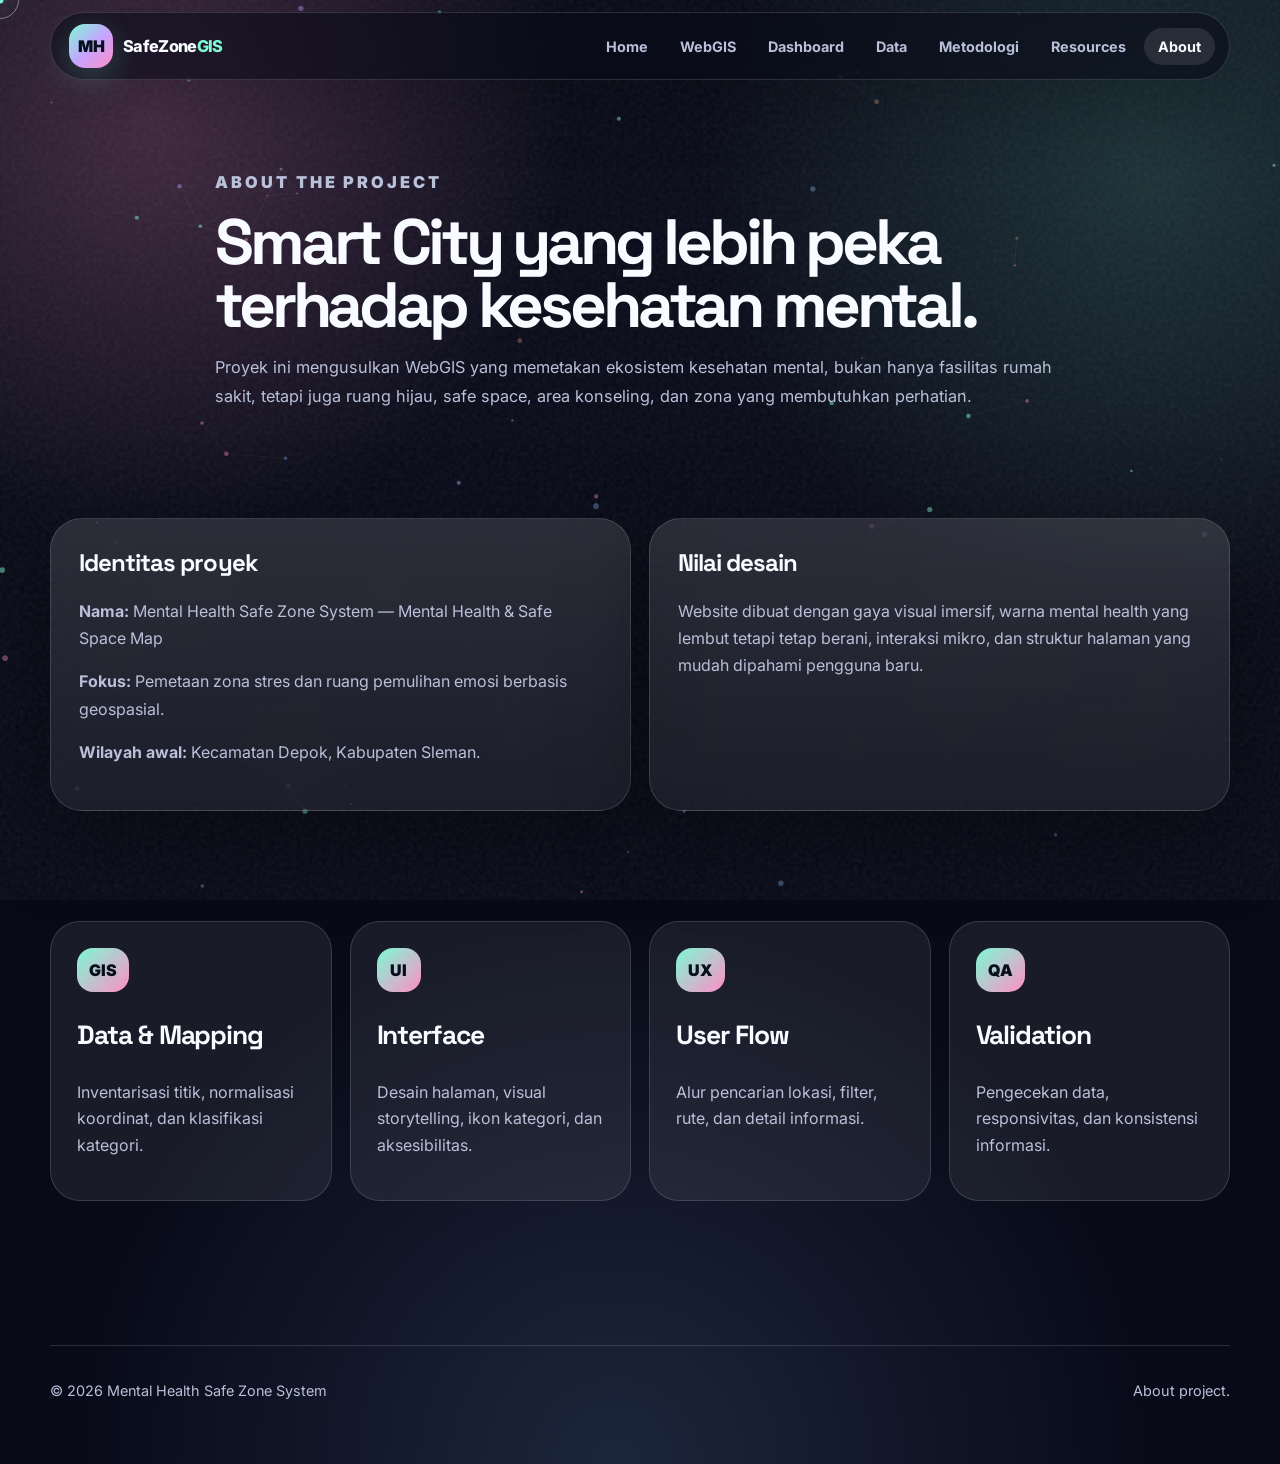
==== about.html @ d35fc418 "Add files via upload" ====
<!doctype html>
<html lang="id">
<head>
  <meta charset="utf-8" />
  <meta name="viewport" content="width=device-width, initial-scale=1" />
  <meta name="description" content="Tentang proyek Mental Health Safe Zone System." />
  <title>About · Mental Health Safe Zone</title>
  <link rel="preconnect" href="https://fonts.googleapis.com">
  <link rel="preconnect" href="https://fonts.gstatic.com" crossorigin>
  <link href="https://fonts.googleapis.com/css2?family=Inter:wght@400;500;600;700;800;900&family=Space+Grotesk:wght@500;600;700&display=swap" rel="stylesheet">
  <link rel="stylesheet" href="assets/css/style.css" />
</head>
<body data-page="about">
  <canvas id="ambient-canvas" aria-hidden="true"></canvas>
  <div class="noise" aria-hidden="true"></div>
  <div class="cursor-dot" aria-hidden="true"></div>
  <div class="cursor-ring" aria-hidden="true"></div>

  <header class="site-header compact" data-header>
    <a class="brand" href="index.html"><span class="brand-mark">MH</span><span class="brand-text">SafeZone<span>GIS</span></span></a>
    <button class="nav-toggle" data-nav-toggle aria-label="Buka menu navigasi"><span></span><span></span></button>
    <nav class="site-nav" data-nav>
      <a href="index.html">Home</a>
      <a href="map.html">WebGIS</a>
      <a href="dashboard.html">Dashboard</a>
      <a href="data.html">Data</a>
      <a href="methodology.html">Metodologi</a>
      <a href="resources.html">Resources</a>
      <a href="about.html" class="active">About</a>
    </nav>
  </header>

  <main>
    <section class="page-hero">
      <div class="container narrow reveal">
        <p class="eyebrow">About the project</p>
        <h1>Smart City yang lebih peka terhadap kesehatan mental.</h1>
        <p>Proyek ini mengusulkan WebGIS yang memetakan ekosistem kesehatan mental, bukan hanya fasilitas rumah sakit, tetapi juga ruang hijau, safe space, area konseling, dan zona yang membutuhkan perhatian.</p>
      </div>
    </section>

    <section class="section-padding no-top">
      <div class="container about-layout">
        <div class="glass-card reveal">
          <h2>Identitas proyek</h2>
          <p><strong>Nama:</strong> Mental Health Safe Zone System — Mental Health & Safe Space Map</p>
          <p><strong>Fokus:</strong> Pemetaan zona stres dan ruang pemulihan emosi berbasis geospasial.</p>
          <p><strong>Wilayah awal:</strong> Kecamatan Depok, Kabupaten Sleman.</p>
        </div>
        <div class="glass-card reveal">
          <h2>Nilai desain</h2>
          <p>Website dibuat dengan gaya visual imersif, warna mental health yang lembut tetapi tetap berani, interaksi mikro, dan struktur halaman yang mudah dipahami pengguna baru.</p>
        </div>
      </div>
    </section>

    <section class="section-padding no-top">
      <div class="container team-grid">
        <article class="team-card reveal"><span>GIS</span><h3>Data & Mapping</h3><p>Inventarisasi titik, normalisasi koordinat, dan klasifikasi kategori.</p></article>
        <article class="team-card reveal"><span>UI</span><h3>Interface</h3><p>Desain halaman, visual storytelling, ikon kategori, dan aksesibilitas.</p></article>
        <article class="team-card reveal"><span>UX</span><h3>User Flow</h3><p>Alur pencarian lokasi, filter, rute, dan detail informasi.</p></article>
        <article class="team-card reveal"><span>QA</span><h3>Validation</h3><p>Pengecekan data, responsivitas, dan konsistensi informasi.</p></article>
      </div>
    </section>
  </main>

  <footer class="site-footer"><div class="container footer-inner"><p>© 2026 Mental Health Safe Zone System</p><p>About project.</p></div></footer>

  <script src="assets/js/data.js"></script>
  <script src="assets/js/main.js"></script>
</body>
</html>
---- assets/css/style.css ----
:root{
  --bg:#080a18;
  --bg-soft:#0f1530;
  --text:#f8fbff;
  --muted:#b9c0d9;
  --line:rgba(255,255,255,.14);
  --glass:rgba(255,255,255,.08);
  --glass-strong:rgba(255,255,255,.14);
  --mint:#7df9d4;
  --sky:#8fc7ff;
  --lavender:#c6a4ff;
  --pink:#ff8ec7;
  --peach:#ffb086;
  --yellow:#ffe082;
  --green:#95f2a8;
  --danger:#ff7a8a;
  --shadow:0 24px 90px rgba(0,0,0,.34);
  --radius-xl:32px;
  --radius-lg:24px;
  --radius-md:16px;
  --header-h:76px;
}
*{box-sizing:border-box}
html{scroll-behavior:smooth}
body{
  margin:0;
  font-family:Inter,system-ui,-apple-system,BlinkMacSystemFont,"Segoe UI",sans-serif;
  color:var(--text);
  background:
    radial-gradient(circle at 12% 8%,rgba(255,142,199,.23),transparent 26rem),
    radial-gradient(circle at 90% 12%,rgba(125,249,212,.16),transparent 28rem),
    radial-gradient(circle at 48% 100%,rgba(143,199,255,.15),transparent 34rem),
    var(--bg);
  min-height:100vh;
  overflow-x:hidden;
}
a{color:inherit;text-decoration:none}
button,input{font:inherit}
button{cursor:pointer}
.container{width:min(1180px,calc(100% - 40px));margin-inline:auto}
.narrow{width:min(850px,calc(100% - 40px))}
.noise{position:fixed;inset:0;pointer-events:none;z-index:-1;opacity:.08;background-image:url("data:image/svg+xml,%3Csvg viewBox='0 0 260 260' xmlns='http://www.w3.org/2000/svg'%3E%3Cfilter id='noiseFilter'%3E%3CfeTurbulence type='fractalNoise' baseFrequency='.8' numOctaves='3' stitchTiles='stitch'/%3E%3C/filter%3E%3Crect width='100%25' height='100%25' filter='url(%23noiseFilter)'/%3E%3C/svg%3E")}
#ambient-canvas{position:fixed;inset:0;z-index:-2;width:100%;height:100%;opacity:.9}
.cursor-dot,.cursor-ring{position:fixed;top:0;left:0;transform:translate(-50%,-50%);pointer-events:none;z-index:9999;display:none}
.cursor-dot{width:7px;height:7px;background:var(--mint);border-radius:999px;box-shadow:0 0 24px var(--mint)}
.cursor-ring{width:38px;height:38px;border:1px solid rgba(255,255,255,.4);border-radius:999px;transition:width .2s,height .2s,border .2s,background .2s}
@media (pointer:fine){.cursor-dot,.cursor-ring{display:block}body{cursor:none}a,button,.magnet,input{cursor:none}}
.site-header{
  position:fixed;top:16px;left:50%;transform:translateX(-50%);z-index:1000;width:min(1180px,calc(100% - 32px));height:var(--header-h);
  display:flex;align-items:center;justify-content:space-between;gap:20px;padding:12px 14px 12px 18px;
  background:rgba(8,10,24,.58);border:1px solid var(--line);border-radius:999px;backdrop-filter:blur(22px);box-shadow:0 20px 70px rgba(0,0,0,.18);
  transition:transform .25s,background .25s,border .25s;
}
.site-header.scrolled{background:rgba(8,10,24,.86);border-color:rgba(255,255,255,.20)}
.site-header.compact{top:12px;height:68px}
.brand{display:flex;align-items:center;gap:10px;font-weight:800;white-space:nowrap}
.brand-mark{width:44px;height:44px;display:grid;place-items:center;border-radius:16px;background:linear-gradient(135deg,var(--mint),var(--lavender) 52%,var(--pink));color:#06101d;font-weight:900;box-shadow:0 10px 32px rgba(125,249,212,.22)}
.brand-text{letter-spacing:-.04em;font-size:1.02rem}.brand-text span{color:var(--mint)}
.site-nav{display:flex;align-items:center;gap:4px}
.site-nav a{padding:10px 14px;border-radius:999px;color:var(--muted);font-size:.9rem;font-weight:700;transition:.2s ease}
.site-nav a:hover,.site-nav a.active{color:var(--text);background:rgba(255,255,255,.1)}
.nav-toggle{display:none;background:transparent;border:0;width:48px;height:48px;border-radius:16px;position:relative}.nav-toggle span{position:absolute;left:12px;right:12px;height:2px;background:#fff;border-radius:99px;transition:.2s}.nav-toggle span:first-child{top:18px}.nav-toggle span:last-child{bottom:18px}.nav-toggle.open span:first-child{top:23px;transform:rotate(45deg)}.nav-toggle.open span:last-child{bottom:23px;transform:rotate(-45deg)}
.section-full{min-height:100svh;position:relative;display:grid;align-items:center;padding:calc(var(--header-h) + 60px) 0 80px}
.hero{overflow:hidden}
.hero-content{position:relative;z-index:2}
.eyebrow{text-transform:uppercase;letter-spacing:.18em;color:var(--mint);font-size:.76rem;font-weight:900;margin:0 0 14px}.hero-title{font-family:"Space Grotesk",Inter,sans-serif;font-size:clamp(3.3rem,11vw,10rem);line-height:.86;letter-spacing:-.085em;max-width:950px;margin:0;text-wrap:balance}.hero-title::after{content:"";display:block;width:min(420px,70vw);height:1px;margin-top:30px;background:linear-gradient(90deg,var(--mint),transparent)}
.hero-lead{max-width:690px;color:#dfe6ff;font-size:clamp(1rem,2.3vw,1.35rem);line-height:1.7;margin:28px 0 0}.hero-actions{display:flex;flex-wrap:wrap;gap:14px;margin-top:34px}.btn{display:inline-flex;align-items:center;justify-content:center;gap:10px;border-radius:999px;padding:14px 22px;border:1px solid var(--line);font-weight:900;letter-spacing:-.01em;transition:transform .22s,box-shadow .22s,background .22s,border .22s}.btn-primary{background:linear-gradient(135deg,var(--mint),var(--sky) 42%,var(--lavender));color:#07101f;border-color:transparent;box-shadow:0 18px 50px rgba(125,249,212,.21)}.btn-ghost{background:rgba(255,255,255,.08);color:#fff}.btn:hover{transform:translateY(-3px);box-shadow:0 24px 80px rgba(0,0,0,.28)}
.hero-stats{display:grid;grid-template-columns:repeat(3,minmax(0,1fr));gap:12px;max-width:760px;margin-top:42px}.hero-stats div{padding:18px;border:1px solid var(--line);background:rgba(255,255,255,.075);border-radius:24px;backdrop-filter:blur(16px)}.hero-stats strong{display:block;font-family:"Space Grotesk";font-size:clamp(1.5rem,3vw,2.35rem);letter-spacing:-.06em;color:#fff}.hero-stats span{display:block;color:var(--muted);font-size:.84rem;line-height:1.45;margin-top:4px}.scroll-cue{position:absolute;right:34px;bottom:34px;color:var(--muted);font-size:.78rem;font-weight:800;letter-spacing:.08em;text-transform:uppercase;display:flex;align-items:center;gap:10px}.scroll-cue span{width:24px;height:40px;border:1px solid var(--line);border-radius:999px;position:relative}.scroll-cue span::after{content:"";position:absolute;top:8px;left:50%;width:4px;height:4px;border-radius:50%;background:var(--mint);transform:translateX(-50%);animation:mouse 1.5s infinite}@keyframes mouse{0%{opacity:0;transform:translate(-50%,0)}35%{opacity:1}100%{opacity:0;transform:translate(-50%,16px)}}
.hero-visual{position:absolute;inset:0;z-index:1;pointer-events:none}.orb{position:absolute;border-radius:50%;filter:blur(24px);opacity:.7;mix-blend-mode:screen}.orb-a{width:33vw;height:33vw;min-width:280px;min-height:280px;background:radial-gradient(circle,var(--pink),transparent 65%);top:12%;right:5%;animation:float 7s ease-in-out infinite}.orb-b{width:26vw;height:26vw;min-width:220px;min-height:220px;background:radial-gradient(circle,var(--mint),transparent 65%);bottom:7%;left:2%;animation:float 8s ease-in-out infinite reverse}.orb-c{width:28vw;height:28vw;min-width:220px;min-height:220px;background:radial-gradient(circle,var(--lavender),transparent 66%);top:45%;right:30%;animation:float 9s ease-in-out infinite}@keyframes float{50%{transform:translate3d(20px,-25px,0) scale(1.05)}}.city-grid{position:absolute;inset:20% -10% -15%;background-image:linear-gradient(rgba(255,255,255,.08) 1px,transparent 1px),linear-gradient(90deg,rgba(255,255,255,.08) 1px,transparent 1px);background-size:54px 54px;transform:perspective(650px) rotateX(62deg);mask-image:linear-gradient(to bottom,transparent,black 30%,transparent 78%)}.pulse-map{position:absolute;right:8%;bottom:16%;width:min(42vw,520px);height:min(42vw,520px);border:1px solid rgba(255,255,255,.11);border-radius:50%;background:radial-gradient(circle,rgba(255,255,255,.09),transparent 65%);animation:spin 26s linear infinite}@keyframes spin{to{transform:rotate(360deg)}}.pin{position:absolute;width:12px;height:12px;border-radius:50%;background:var(--mint);box-shadow:0 0 0 10px rgba(125,249,212,.1),0 0 26px var(--mint)}.p1{left:28%;top:34%}.p2{right:25%;top:46%;background:var(--pink);box-shadow:0 0 0 10px rgba(255,142,199,.1),0 0 26px var(--pink)}.p3{left:54%;bottom:24%;background:var(--sky);box-shadow:0 0 0 10px rgba(143,199,255,.1),0 0 26px var(--sky)}.p4{left:42%;top:17%;background:var(--yellow);box-shadow:0 0 0 10px rgba(255,224,130,.1),0 0 26px var(--yellow)}
.section-padding{padding:110px 0}.no-top{padding-top:0}.split-layout{display:grid;grid-template-columns:1.05fr .95fr;gap:30px;align-items:center}.section-copy h2,.section-head h2,.cta-inner h2,.page-hero h1{font-family:"Space Grotesk";font-size:clamp(2.1rem,5vw,4.8rem);line-height:.98;letter-spacing:-.065em;margin:0;text-wrap:balance}.section-copy p,.page-hero p{color:var(--muted);line-height:1.8;font-size:1.02rem}.glass-card{background:linear-gradient(180deg,rgba(255,255,255,.12),rgba(255,255,255,.06));border:1px solid var(--line);border-radius:var(--radius-xl);box-shadow:var(--shadow);backdrop-filter:blur(22px);padding:28px}.insight-card{min-height:420px;display:flex;flex-direction:column;justify-content:flex-end;position:relative;overflow:hidden}.mini-map-card{position:absolute;inset:28px 28px auto 28px;height:230px;border-radius:28px;background:linear-gradient(135deg,rgba(125,249,212,.18),rgba(198,164,255,.14));overflow:hidden;border:1px solid rgba(255,255,255,.14)}.mini-map-label{position:absolute;top:16px;left:16px;padding:8px 12px;border-radius:999px;background:rgba(8,10,24,.5);font-size:.74rem;color:#fff;font-weight:800}.map-line{position:absolute;height:2px;background:rgba(255,255,255,.2);transform-origin:left}.l1{width:80%;left:9%;top:45%;transform:rotate(-20deg)}.l2{width:70%;left:20%;top:70%;transform:rotate(17deg)}.l3{width:55%;left:37%;top:22%;transform:rotate(55deg)}.map-dot{position:absolute;width:18px;height:18px;border-radius:50%;background:var(--mint);box-shadow:0 0 0 10px rgba(125,249,212,.12)}.d1{left:18%;top:42%}.d2{left:55%;top:30%;background:var(--pink);box-shadow:0 0 0 10px rgba(255,142,199,.12)}.d3{left:72%;top:63%;background:var(--sky);box-shadow:0 0 0 10px rgba(143,199,255,.12)}.d4{left:39%;top:72%;background:var(--yellow);box-shadow:0 0 0 10px rgba(255,224,130,.12)}.insight-card h3{font-family:"Space Grotesk";font-size:2rem;margin:0 0 10px}.insight-card p{color:var(--muted);line-height:1.7;margin:0}.section-head{max-width:760px;margin-bottom:28px}.feature-grid{display:grid;grid-template-columns:repeat(4,minmax(0,1fr));gap:16px}.feature-card{min-height:280px;padding:26px;border-radius:30px;background:rgba(255,255,255,.07);border:1px solid var(--line);transition:transform .25s,background .25s,border .25s}.feature-card:hover{transform:translateY(-8px);background:rgba(255,255,255,.12);border-color:rgba(255,255,255,.24)}.feature-card h3{font-family:"Space Grotesk";font-size:1.55rem;letter-spacing:-.04em}.feature-card p{color:var(--muted);line-height:1.7}.icon-bubble{display:grid;place-items:center;width:54px;height:54px;border-radius:18px;background:linear-gradient(135deg,var(--mint),var(--lavender));color:#06101d;font-weight:900;font-size:1.6rem}.story-grid{display:grid;grid-template-columns:repeat(4,minmax(0,1fr));gap:18px}.story-step{padding:28px 0;border-top:1px solid var(--line)}.story-step span{color:var(--pink);font-weight:900}.story-step h3{font-family:"Space Grotesk";font-size:clamp(2rem,4vw,3.7rem);letter-spacing:-.07em;margin:16px 0 12px}.story-step p{color:var(--muted);line-height:1.65;margin:0}.cta-panel{padding-top:40px}.cta-inner{border-radius:38px;padding:42px;background:linear-gradient(135deg,rgba(125,249,212,.16),rgba(255,142,199,.13),rgba(198,164,255,.14));border:1px solid var(--line);display:flex;align-items:center;justify-content:space-between;gap:24px}.site-footer{padding:34px 0 50px;color:var(--muted)}.footer-inner{display:flex;justify-content:space-between;gap:20px;border-top:1px solid var(--line);padding-top:22px;font-size:.9rem}.page-hero{padding:calc(var(--header-h) + 92px) 0 90px}.dashboard-grid{display:grid;grid-template-columns:repeat(4,minmax(0,1fr));gap:16px}.metric-card{padding:24px;border:1px solid var(--line);border-radius:28px;background:rgba(255,255,255,.08);min-height:190px}.metric-card span{color:var(--mint);font-size:.83rem;text-transform:uppercase;letter-spacing:.12em;font-weight:900}.metric-card strong{display:block;font-family:"Space Grotesk";font-size:4rem;letter-spacing:-.08em;margin:20px 0 2px}.metric-card p{color:var(--muted);line-height:1.5;margin:0}.analytics-layout{display:grid;grid-template-columns:1fr 1fr;gap:20px}.chart-card{min-height:420px}.card-head{display:flex;justify-content:space-between;align-items:flex-start;gap:20px;margin-bottom:28px}.card-head h2{font-family:"Space Grotesk";font-size:2.1rem;margin:0;letter-spacing:-.05em}.card-head p{margin:0;color:var(--muted);max-width:300px;line-height:1.6}.bar-chart{display:grid;gap:16px}.bar-row{display:grid;grid-template-columns:130px 1fr 40px;align-items:center;gap:12px}.bar-row span{color:var(--muted);font-weight:700}.bar-track{height:18px;border-radius:999px;background:rgba(255,255,255,.08);overflow:hidden}.bar-fill{height:100%;border-radius:inherit;background:linear-gradient(90deg,var(--mint),var(--lavender),var(--pink));transform-origin:left;animation:grow 1.2s ease both}@keyframes grow{from{transform:scaleX(0)}to{transform:scaleX(1)}}.priority-stack{display:grid;gap:22px;margin-top:32px}.priority-stack div{display:grid;grid-template-columns:1fr 2fr 70px;gap:12px;align-items:center}.priority-stack span,.priority-stack b{font-size:.92rem;color:var(--muted)}.priority-stack i{height:16px;border-radius:999px;background:rgba(255,255,255,.08);position:relative;overflow:hidden}.priority-stack i::after{content:"";position:absolute;inset:0 auto 0 0;width:var(--w);border-radius:999px;background:linear-gradient(90deg,var(--pink),var(--peach),var(--yellow))}.decision-card{display:grid;grid-template-columns:.75fr 1.25fr;gap:24px}.decision-card h2{font-family:"Space Grotesk";font-size:2.7rem;letter-spacing:-.06em;margin:0}.recommendation-grid{display:grid;gap:14px}.recommendation-grid p{margin:0;padding:18px;border:1px solid var(--line);border-radius:20px;background:rgba(255,255,255,.06);line-height:1.65;color:var(--muted)}.data-tools{display:flex;justify-content:space-between;gap:14px;margin-bottom:16px}.search-box.inline{display:block;max-width:360px;width:100%}.search-box input{width:100%;border:1px solid var(--line);background:rgba(255,255,255,.08);color:#fff;padding:15px 16px;border-radius:18px;outline:none}.search-box input:focus{border-color:rgba(125,249,212,.7);box-shadow:0 0 0 4px rgba(125,249,212,.12)}.table-card{padding:0;overflow:hidden}.table-wrap{overflow:auto}table{width:100%;border-collapse:collapse;min-width:780px}th,td{text-align:left;padding:16px 18px;border-bottom:1px solid rgba(255,255,255,.1);font-size:.93rem}th{color:var(--mint);font-size:.78rem;text-transform:uppercase;letter-spacing:.12em;background:rgba(255,255,255,.06)}td{color:#e9eeff}.process-line{display:grid;gap:16px}.process-card{display:grid;grid-template-columns:80px .65fr 1fr;align-items:center;gap:22px;padding:22px;border-radius:30px;border:1px solid var(--line);background:rgba(255,255,255,.07)}.process-card span{font-family:"Space Grotesk";font-size:2.8rem;color:var(--pink);letter-spacing:-.08em}.process-card h2{font-family:"Space Grotesk";font-size:1.8rem;margin:0;letter-spacing:-.04em}.process-card p{color:var(--muted);line-height:1.65;margin:0}.ethics-grid,.resource-grid,.team-grid{display:grid;grid-template-columns:repeat(3,minmax(0,1fr));gap:18px}.ethics-grid h2,.glass-card h2{font-family:"Space Grotesk";letter-spacing:-.04em;margin-top:0}.ethics-grid p,.glass-card p{color:var(--muted);line-height:1.7}.resource-grid{grid-template-columns:repeat(4,minmax(0,1fr))}.resource-card,.team-card{padding:26px;border-radius:30px;border:1px solid var(--line);background:rgba(255,255,255,.07);min-height:250px}.resource-card span,.team-card span{display:inline-grid;place-items:center;min-width:44px;height:44px;padding:0 12px;border-radius:16px;background:linear-gradient(135deg,var(--mint),var(--pink));color:#06101d;font-weight:900}.resource-card h2,.team-card h3{font-family:"Space Grotesk";font-size:1.65rem;letter-spacing:-.04em}.resource-card p,.team-card p{color:var(--muted);line-height:1.65}.calming-card{display:grid;grid-template-columns:.75fr 1fr auto;align-items:center;gap:24px}.calming-card h2{font-size:2.4rem}.check-list{margin:0;color:var(--muted);line-height:1.8}.about-layout{display:grid;grid-template-columns:1fr 1fr;gap:18px}.team-grid{grid-template-columns:repeat(4,minmax(0,1fr))}.reveal{opacity:0;transform:translateY(28px);transition:opacity .75s ease,transform .75s ease}.reveal.visible{opacity:1;transform:none}
@media (max-width:980px){.site-header{border-radius:28px;height:auto;align-items:flex-start}.nav-toggle{display:block}.site-nav{position:absolute;top:66px;left:0;right:0;margin-top:8px;padding:10px;background:rgba(8,10,24,.96);border:1px solid var(--line);border-radius:24px;display:none;flex-direction:column;align-items:stretch}.site-nav.open{display:flex}.site-nav a{padding:13px 14px}.hero-stats,.feature-grid,.story-grid,.dashboard-grid,.analytics-layout,.decision-card,.process-card,.ethics-grid,.resource-grid,.calming-card,.about-layout,.team-grid,.split-layout{grid-template-columns:1fr}.scroll-cue{display:none}.feature-card,.resource-card,.team-card{min-height:auto}.footer-inner,.cta-inner,.data-tools{flex-direction:column;align-items:flex-start}.page-hero{padding-top:140px}.process-card{align-items:start}.calming-card{align-items:start}}
@media (max-width:620px){.container,.narrow{width:min(100% - 28px,1180px)}.hero-title{font-size:clamp(3rem,18vw,5.5rem)}.section-padding{padding:72px 0}.page-hero{padding-bottom:62px}.hero-stats{gap:10px}.hero-stats div{padding:15px}.glass-card{padding:22px;border-radius:24px}.metric-card strong{font-size:3rem}.bar-row{grid-template-columns:1fr;gap:8px}.priority-stack div{grid-template-columns:1fr}.process-card{padding:20px}.site-header{width:calc(100% - 20px);top:10px}.brand-text{display:none}}
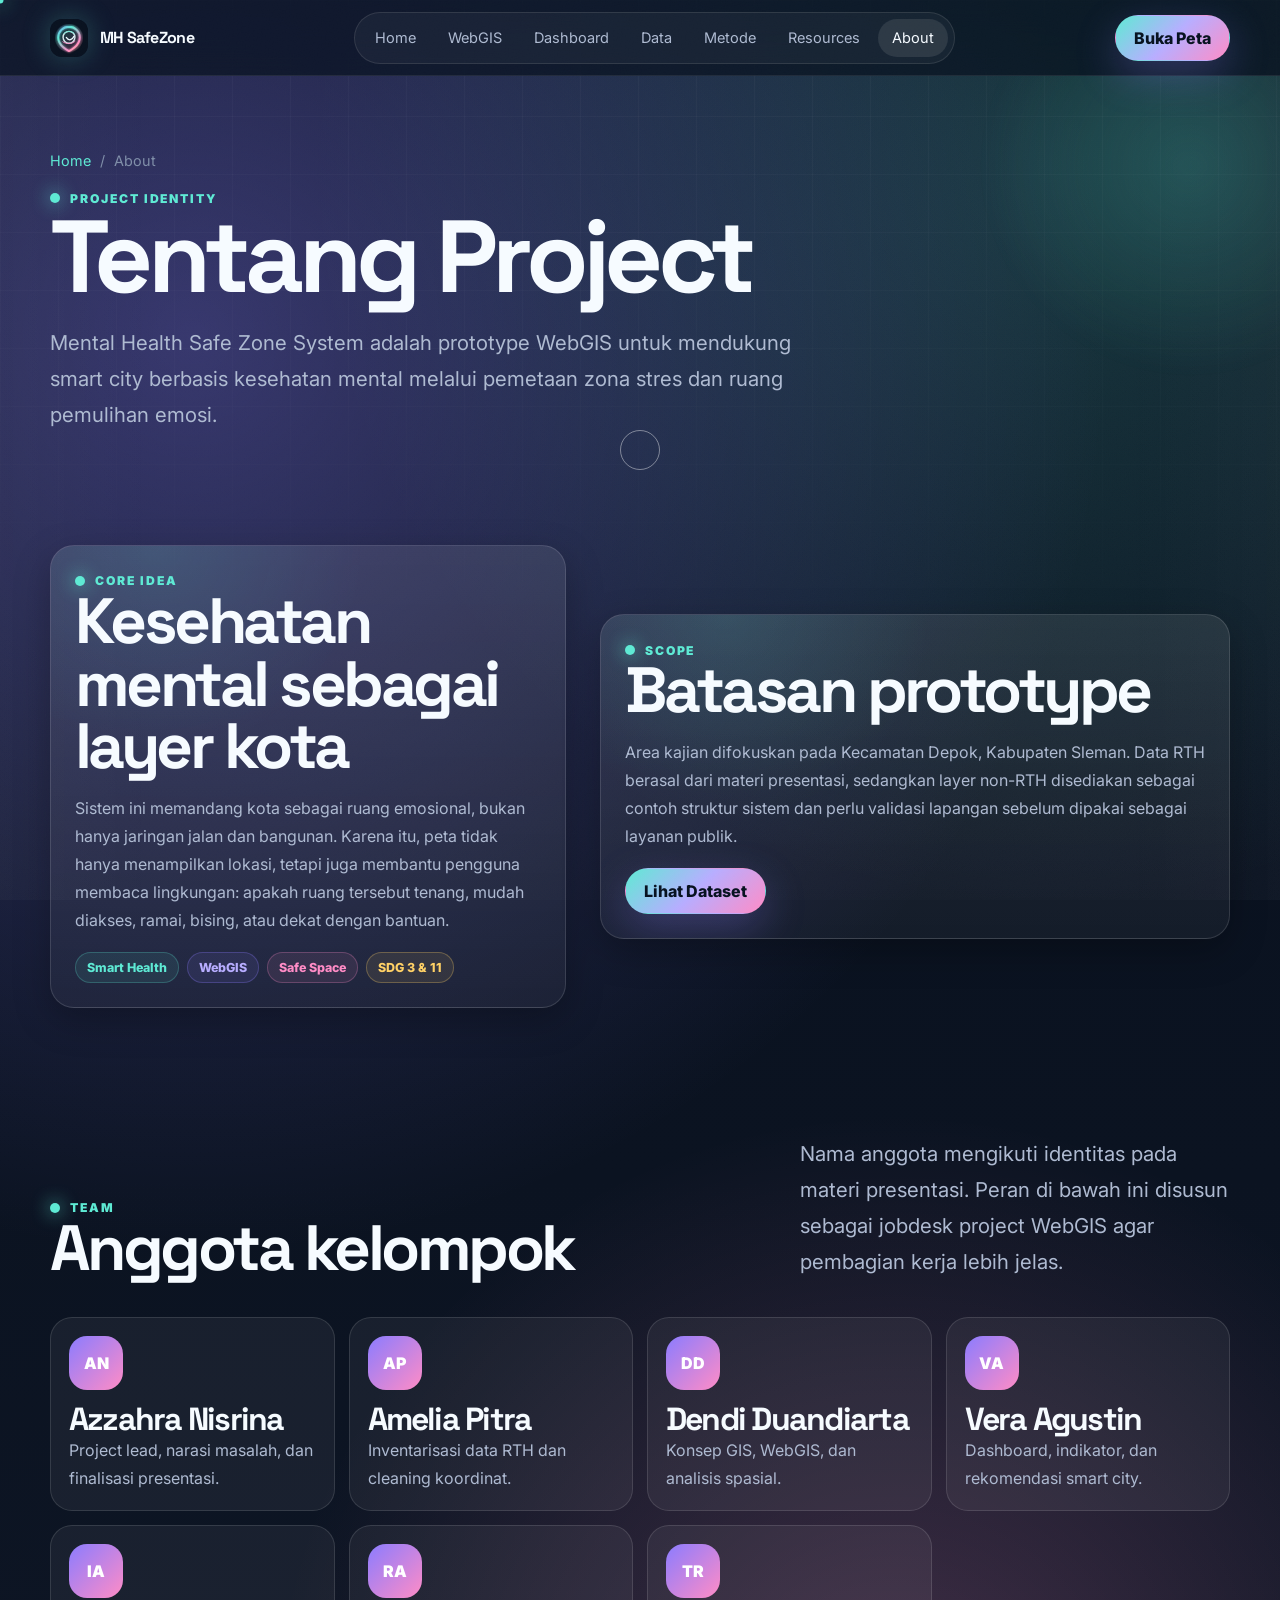
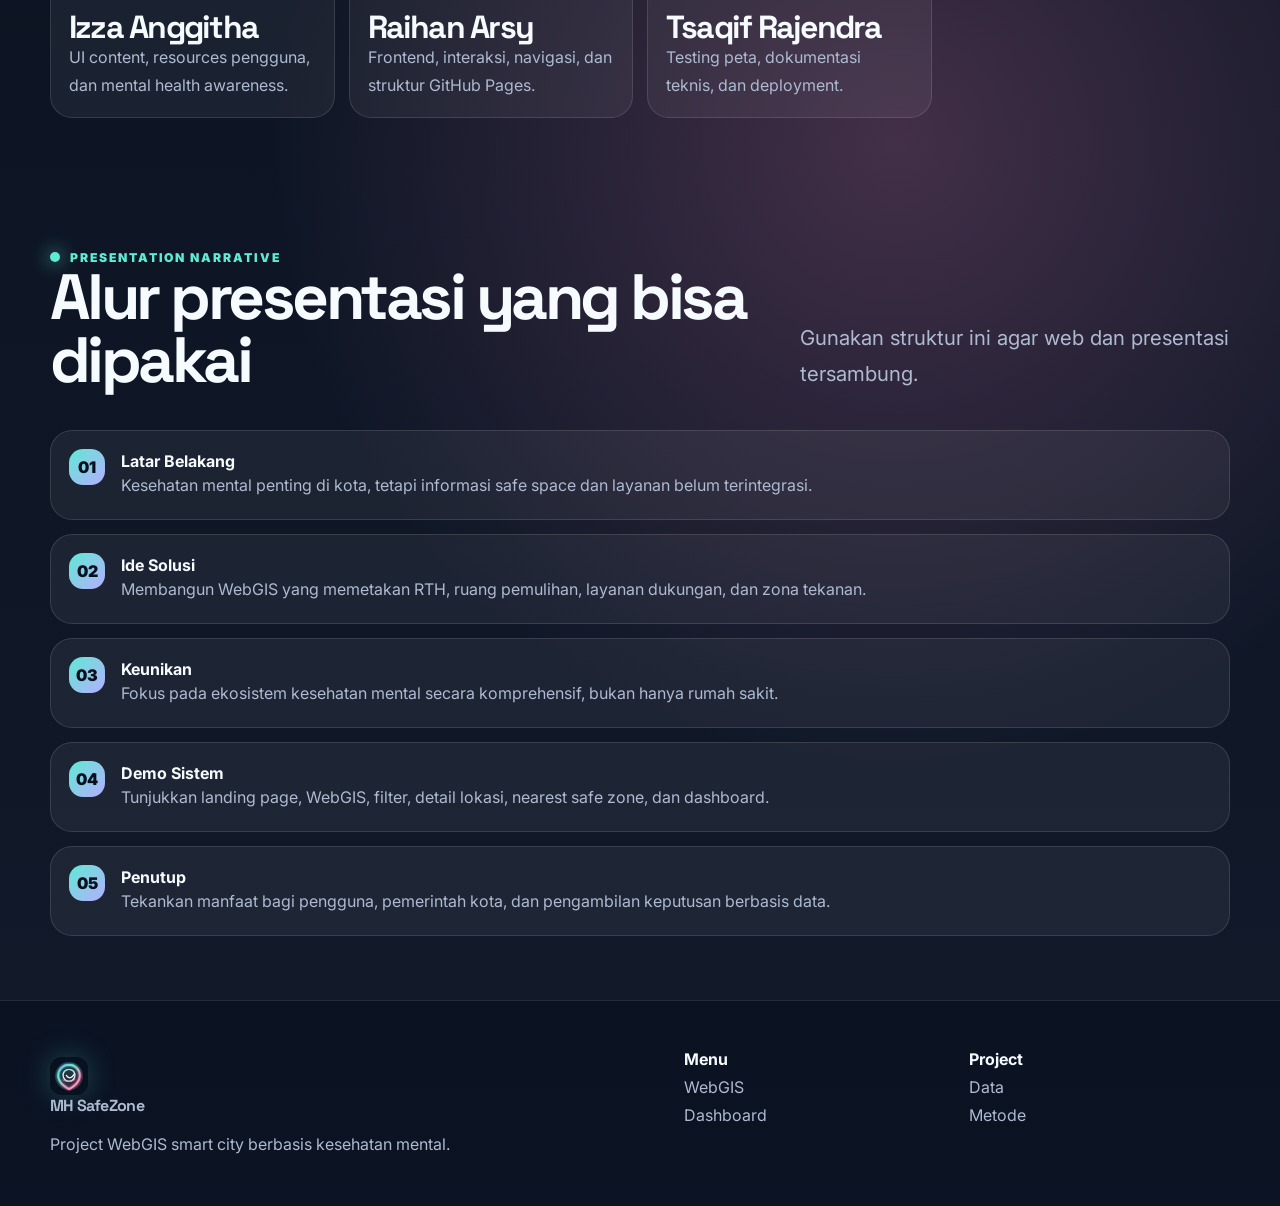
==== commit 94b4b500: "Add files via upload" ====
--- a/about.html
+++ b/about.html
@@ -1,72 +1,50 @@
 <!doctype html>
 <html lang="id">
 <head>
-  <meta charset="utf-8" />
-  <meta name="viewport" content="width=device-width, initial-scale=1" />
-  <meta name="description" content="Tentang proyek Mental Health Safe Zone System." />
-  <title>About · Mental Health Safe Zone</title>
-  <link rel="preconnect" href="https://fonts.googleapis.com">
-  <link rel="preconnect" href="https://fonts.gstatic.com" crossorigin>
-  <link href="https://fonts.googleapis.com/css2?family=Inter:wght@400;500;600;700;800;900&family=Space+Grotesk:wght@500;600;700&display=swap" rel="stylesheet">
-  <link rel="stylesheet" href="assets/css/style.css" />
+  <meta charset="utf-8"><meta name="viewport" content="width=device-width, initial-scale=1">
+  <title>About — Mental Health Safe Zone System</title>
+  <meta name="description" content="Tentang proyek Mental Health Safe Zone System.">
+  <link rel="icon" href="assets/img/logo.svg" type="image/svg+xml">
+  <link rel="preconnect" href="https://fonts.googleapis.com"><link rel="preconnect" href="https://fonts.gstatic.com" crossorigin>
+  <link href="https://fonts.googleapis.com/css2?family=Inter:wght@400;600;700;800;900&family=Space+Grotesk:wght@500;700&display=swap" rel="stylesheet">
+  <link rel="stylesheet" href="assets/css/style.css">
 </head>
-<body data-page="about">
-  <canvas id="ambient-canvas" aria-hidden="true"></canvas>
-  <div class="noise" aria-hidden="true"></div>
-  <div class="cursor-dot" aria-hidden="true"></div>
-  <div class="cursor-ring" aria-hidden="true"></div>
+<body>
+  <a class="skip-link" href="#main">Lewati ke konten utama</a><div class="noise" aria-hidden="true"></div><div class="cursor-dot" aria-hidden="true"></div><div class="cursor-ring" aria-hidden="true"></div>
+  <header class="site-header"><nav class="nav container"><a class="brand" href="index.html"><img src="assets/img/logo.svg" alt="Logo"><span>MH SafeZone</span></a><div class="nav-links" data-nav-links><a href="index.html">Home</a><a href="map.html">WebGIS</a><a href="dashboard.html">Dashboard</a><a href="data.html">Data</a><a href="methodology.html">Metode</a><a href="resources.html">Resources</a><a href="about.html">About</a></div><div class="nav-actions"><a class="btn primary" href="map.html">Buka Peta</a><button class="menu-toggle" type="button" aria-label="Buka menu" data-menu-toggle><span></span><span></span></button></div></nav></header>
+  <main id="main">
+    <section class="page-hero"><div class="container"><div class="breadcrumb"><a href="index.html">Home</a><span>/</span><span>About</span></div><span class="kicker">Project Identity</span><h1>Tentang Project</h1><p class="lead" style="margin-top:18px">Mental Health Safe Zone System adalah prototype WebGIS untuk mendukung smart city berbasis kesehatan mental melalui pemetaan zona stres dan ruang pemulihan emosi.</p></div></section>
 
-  <header class="site-header compact" data-header>
-    <a class="brand" href="index.html"><span class="brand-mark">MH</span><span class="brand-text">SafeZone<span>GIS</span></span></a>
-    <button class="nav-toggle" data-nav-toggle aria-label="Buka menu navigasi"><span></span><span></span></button>
-    <nav class="site-nav" data-nav>
-      <a href="index.html">Home</a>
-      <a href="map.html">WebGIS</a>
-      <a href="dashboard.html">Dashboard</a>
-      <a href="data.html">Data</a>
-      <a href="methodology.html">Metodologi</a>
-      <a href="resources.html">Resources</a>
-      <a href="about.html" class="active">About</a>
-    </nav>
-  </header>
+    <section class="section compact"><div class="container split">
+      <article class="glass-card reveal"><span class="kicker">Core Idea</span><h2>Kesehatan mental sebagai layer kota</h2><p style="margin-top:16px">Sistem ini memandang kota sebagai ruang emosional, bukan hanya jaringan jalan dan bangunan. Karena itu, peta tidak hanya menampilkan lokasi, tetapi juga membantu pengguna membaca lingkungan: apakah ruang tersebut tenang, mudah diakses, ramai, bising, atau dekat dengan bantuan.</p><div class="tags" style="margin-top:18px"><span class="badge mint">Smart Health</span><span class="badge lavender">WebGIS</span><span class="badge pink">Safe Space</span><span class="badge peach">SDG 3 & 11</span></div></article>
+      <article class="glass-card reveal"><span class="kicker">Scope</span><h2>Batasan prototype</h2><p style="margin-top:16px">Area kajian difokuskan pada Kecamatan Depok, Kabupaten Sleman. Data RTH berasal dari materi presentasi, sedangkan layer non-RTH disediakan sebagai contoh struktur sistem dan perlu validasi lapangan sebelum dipakai sebagai layanan publik.</p><a class="btn primary" href="data.html" style="margin-top:18px">Lihat Dataset</a></article>
+    </div></section>
 
-  <main>
-    <section class="page-hero">
-      <div class="container narrow reveal">
-        <p class="eyebrow">About the project</p>
-        <h1>Smart City yang lebih peka terhadap kesehatan mental.</h1>
-        <p>Proyek ini mengusulkan WebGIS yang memetakan ekosistem kesehatan mental, bukan hanya fasilitas rumah sakit, tetapi juga ruang hijau, safe space, area konseling, dan zona yang membutuhkan perhatian.</p>
+    <section class="section compact"><div class="container">
+      <div class="section-head reveal"><div><span class="kicker">Team</span><h2>Anggota kelompok</h2></div><p class="lead">Nama anggota mengikuti identitas pada materi presentasi. Peran di bawah ini disusun sebagai jobdesk project WebGIS agar pembagian kerja lebih jelas.</p></div>
+      <div class="team-grid">
+        <article class="member-card reveal"><div class="avatar">AN</div><h3>Azzahra Nisrina</h3><p>Project lead, narasi masalah, dan finalisasi presentasi.</p></article>
+        <article class="member-card reveal"><div class="avatar">AP</div><h3>Amelia Pitra</h3><p>Inventarisasi data RTH dan cleaning koordinat.</p></article>
+        <article class="member-card reveal"><div class="avatar">DD</div><h3>Dendi Duandiarta</h3><p>Konsep GIS, WebGIS, dan analisis spasial.</p></article>
+        <article class="member-card reveal"><div class="avatar">VA</div><h3>Vera Agustin</h3><p>Dashboard, indikator, dan rekomendasi smart city.</p></article>
+        <article class="member-card reveal"><div class="avatar">IA</div><h3>Izza Anggitha</h3><p>UI content, resources pengguna, dan mental health awareness.</p></article>
+        <article class="member-card reveal"><div class="avatar">RA</div><h3>Raihan Arsy</h3><p>Frontend, interaksi, navigasi, dan struktur GitHub Pages.</p></article>
+        <article class="member-card reveal"><div class="avatar">TR</div><h3>Tsaqif Rajendra</h3><p>Testing peta, dokumentasi teknis, dan deployment.</p></article>
       </div>
-    </section>
+    </div></section>
 
-    <section class="section-padding no-top">
-      <div class="container about-layout">
-        <div class="glass-card reveal">
-          <h2>Identitas proyek</h2>
-          <p><strong>Nama:</strong> Mental Health Safe Zone System — Mental Health & Safe Space Map</p>
-          <p><strong>Fokus:</strong> Pemetaan zona stres dan ruang pemulihan emosi berbasis geospasial.</p>
-          <p><strong>Wilayah awal:</strong> Kecamatan Depok, Kabupaten Sleman.</p>
-        </div>
-        <div class="glass-card reveal">
-          <h2>Nilai desain</h2>
-          <p>Website dibuat dengan gaya visual imersif, warna mental health yang lembut tetapi tetap berani, interaksi mikro, dan struktur halaman yang mudah dipahami pengguna baru.</p>
-        </div>
+    <section class="section compact"><div class="container">
+      <div class="section-head reveal"><div><span class="kicker">Presentation Narrative</span><h2>Alur presentasi yang bisa dipakai</h2></div><p class="lead">Gunakan struktur ini agar web dan presentasi tersambung.</p></div>
+      <div class="timeline reveal">
+        <div class="timeline-item"><strong>Latar Belakang</strong><p>Kesehatan mental penting di kota, tetapi informasi safe space dan layanan belum terintegrasi.</p></div>
+        <div class="timeline-item"><strong>Ide Solusi</strong><p>Membangun WebGIS yang memetakan RTH, ruang pemulihan, layanan dukungan, dan zona tekanan.</p></div>
+        <div class="timeline-item"><strong>Keunikan</strong><p>Fokus pada ekosistem kesehatan mental secara komprehensif, bukan hanya rumah sakit.</p></div>
+        <div class="timeline-item"><strong>Demo Sistem</strong><p>Tunjukkan landing page, WebGIS, filter, detail lokasi, nearest safe zone, dan dashboard.</p></div>
+        <div class="timeline-item"><strong>Penutup</strong><p>Tekankan manfaat bagi pengguna, pemerintah kota, dan pengambilan keputusan berbasis data.</p></div>
       </div>
-    </section>
-
-    <section class="section-padding no-top">
-      <div class="container team-grid">
-        <article class="team-card reveal"><span>GIS</span><h3>Data & Mapping</h3><p>Inventarisasi titik, normalisasi koordinat, dan klasifikasi kategori.</p></article>
-        <article class="team-card reveal"><span>UI</span><h3>Interface</h3><p>Desain halaman, visual storytelling, ikon kategori, dan aksesibilitas.</p></article>
-        <article class="team-card reveal"><span>UX</span><h3>User Flow</h3><p>Alur pencarian lokasi, filter, rute, dan detail informasi.</p></article>
-        <article class="team-card reveal"><span>QA</span><h3>Validation</h3><p>Pengecekan data, responsivitas, dan konsistensi informasi.</p></article>
-      </div>
-    </section>
+    </div></section>
   </main>
-
-  <footer class="site-footer"><div class="container footer-inner"><p>© 2026 Mental Health Safe Zone System</p><p>About project.</p></div></footer>
-
-  <script src="assets/js/data.js"></script>
-  <script src="assets/js/main.js"></script>
+  <footer class="footer"><div class="container footer-grid"><div><a class="brand" href="index.html"><img src="assets/img/logo.svg" alt=""><span>MH SafeZone</span></a><p style="margin-top:14px">Project WebGIS smart city berbasis kesehatan mental.</p></div><div><strong>Menu</strong><a href="map.html">WebGIS</a><a href="dashboard.html">Dashboard</a></div><div><strong>Project</strong><a href="data.html">Data</a><a href="methodology.html">Metode</a></div></div></footer>
+  <script src="assets/js/data.js"></script><script src="assets/js/main.js"></script>
 </body>
 </html>
--- a/assets/css/style.css
+++ b/assets/css/style.css
@@ -1,72 +1,1081 @@
-:root{
-  --bg:#080a18;
-  --bg-soft:#0f1530;
-  --text:#f8fbff;
-  --muted:#b9c0d9;
-  --line:rgba(255,255,255,.14);
-  --glass:rgba(255,255,255,.08);
-  --glass-strong:rgba(255,255,255,.14);
-  --mint:#7df9d4;
-  --sky:#8fc7ff;
-  --lavender:#c6a4ff;
-  --pink:#ff8ec7;
-  --peach:#ffb086;
-  --yellow:#ffe082;
-  --green:#95f2a8;
-  --danger:#ff7a8a;
-  --shadow:0 24px 90px rgba(0,0,0,.34);
-  --radius-xl:32px;
-  --radius-lg:24px;
-  --radius-md:16px;
-  --header-h:76px;
-}
-*{box-sizing:border-box}
-html{scroll-behavior:smooth}
-body{
-  margin:0;
-  font-family:Inter,system-ui,-apple-system,BlinkMacSystemFont,"Segoe UI",sans-serif;
-  color:var(--text);
+/*
+  Mental Health Safe Zone System — GitHub Pages static website
+  Design direction: immersive creative-tech + clear smart-city event layout
+*/
+:root {
+  --bg: #08111f;
+  --bg-2: #0f1b2d;
+  --bg-3: #142036;
+  --surface: rgba(255, 255, 255, 0.08);
+  --surface-strong: rgba(255, 255, 255, 0.14);
+  --surface-soft: rgba(255, 255, 255, 0.055);
+  --border: rgba(255, 255, 255, 0.16);
+  --border-strong: rgba(255, 255, 255, 0.26);
+  --text: #f6fbff;
+  --muted: #aebad1;
+  --muted-2: #7f8ea8;
+  --dark: #07101d;
+  --mint: #5eead4;
+  --mint-2: #2dd4bf;
+  --lavender: #8b7cff;
+  --lavender-2: #b7adff;
+  --pink: #ff8cc6;
+  --pink-2: #ff5aa5;
+  --peach: #ffd166;
+  --orange: #ff9f68;
+  --sky: #6ecbff;
+  --green: #8fffbb;
+  --red: #ff6b6b;
+  --yellow: #ffd166;
+  --shadow: 0 22px 70px rgba(0, 0, 0, 0.38);
+  --shadow-soft: 0 12px 36px rgba(0, 0, 0, 0.26);
+  --radius-xl: 32px;
+  --radius-lg: 24px;
+  --radius-md: 18px;
+  --radius-sm: 12px;
+  --container: min(1180px, calc(100vw - 40px));
+  --nav-h: 76px;
+  --font-display: "Space Grotesk", system-ui, sans-serif;
+  --font-body: "Inter", system-ui, -apple-system, BlinkMacSystemFont, "Segoe UI", sans-serif;
+}
+
+* { box-sizing: border-box; }
+html { scroll-behavior: smooth; }
+body {
+  margin: 0;
+  color: var(--text);
   background:
-    radial-gradient(circle at 12% 8%,rgba(255,142,199,.23),transparent 26rem),
-    radial-gradient(circle at 90% 12%,rgba(125,249,212,.16),transparent 28rem),
-    radial-gradient(circle at 48% 100%,rgba(143,199,255,.15),transparent 34rem),
-    var(--bg);
-  min-height:100vh;
-  overflow-x:hidden;
-}
-a{color:inherit;text-decoration:none}
-button,input{font:inherit}
-button{cursor:pointer}
-.container{width:min(1180px,calc(100% - 40px));margin-inline:auto}
-.narrow{width:min(850px,calc(100% - 40px))}
-.noise{position:fixed;inset:0;pointer-events:none;z-index:-1;opacity:.08;background-image:url("data:image/svg+xml,%3Csvg viewBox='0 0 260 260' xmlns='http://www.w3.org/2000/svg'%3E%3Cfilter id='noiseFilter'%3E%3CfeTurbulence type='fractalNoise' baseFrequency='.8' numOctaves='3' stitchTiles='stitch'/%3E%3C/filter%3E%3Crect width='100%25' height='100%25' filter='url(%23noiseFilter)'/%3E%3C/svg%3E")}
-#ambient-canvas{position:fixed;inset:0;z-index:-2;width:100%;height:100%;opacity:.9}
-.cursor-dot,.cursor-ring{position:fixed;top:0;left:0;transform:translate(-50%,-50%);pointer-events:none;z-index:9999;display:none}
-.cursor-dot{width:7px;height:7px;background:var(--mint);border-radius:999px;box-shadow:0 0 24px var(--mint)}
-.cursor-ring{width:38px;height:38px;border:1px solid rgba(255,255,255,.4);border-radius:999px;transition:width .2s,height .2s,border .2s,background .2s}
-@media (pointer:fine){.cursor-dot,.cursor-ring{display:block}body{cursor:none}a,button,.magnet,input{cursor:none}}
-.site-header{
-  position:fixed;top:16px;left:50%;transform:translateX(-50%);z-index:1000;width:min(1180px,calc(100% - 32px));height:var(--header-h);
-  display:flex;align-items:center;justify-content:space-between;gap:20px;padding:12px 14px 12px 18px;
-  background:rgba(8,10,24,.58);border:1px solid var(--line);border-radius:999px;backdrop-filter:blur(22px);box-shadow:0 20px 70px rgba(0,0,0,.18);
-  transition:transform .25s,background .25s,border .25s;
-}
-.site-header.scrolled{background:rgba(8,10,24,.86);border-color:rgba(255,255,255,.20)}
-.site-header.compact{top:12px;height:68px}
-.brand{display:flex;align-items:center;gap:10px;font-weight:800;white-space:nowrap}
-.brand-mark{width:44px;height:44px;display:grid;place-items:center;border-radius:16px;background:linear-gradient(135deg,var(--mint),var(--lavender) 52%,var(--pink));color:#06101d;font-weight:900;box-shadow:0 10px 32px rgba(125,249,212,.22)}
-.brand-text{letter-spacing:-.04em;font-size:1.02rem}.brand-text span{color:var(--mint)}
-.site-nav{display:flex;align-items:center;gap:4px}
-.site-nav a{padding:10px 14px;border-radius:999px;color:var(--muted);font-size:.9rem;font-weight:700;transition:.2s ease}
-.site-nav a:hover,.site-nav a.active{color:var(--text);background:rgba(255,255,255,.1)}
-.nav-toggle{display:none;background:transparent;border:0;width:48px;height:48px;border-radius:16px;position:relative}.nav-toggle span{position:absolute;left:12px;right:12px;height:2px;background:#fff;border-radius:99px;transition:.2s}.nav-toggle span:first-child{top:18px}.nav-toggle span:last-child{bottom:18px}.nav-toggle.open span:first-child{top:23px;transform:rotate(45deg)}.nav-toggle.open span:last-child{bottom:23px;transform:rotate(-45deg)}
-.section-full{min-height:100svh;position:relative;display:grid;align-items:center;padding:calc(var(--header-h) + 60px) 0 80px}
-.hero{overflow:hidden}
-.hero-content{position:relative;z-index:2}
-.eyebrow{text-transform:uppercase;letter-spacing:.18em;color:var(--mint);font-size:.76rem;font-weight:900;margin:0 0 14px}.hero-title{font-family:"Space Grotesk",Inter,sans-serif;font-size:clamp(3.3rem,11vw,10rem);line-height:.86;letter-spacing:-.085em;max-width:950px;margin:0;text-wrap:balance}.hero-title::after{content:"";display:block;width:min(420px,70vw);height:1px;margin-top:30px;background:linear-gradient(90deg,var(--mint),transparent)}
-.hero-lead{max-width:690px;color:#dfe6ff;font-size:clamp(1rem,2.3vw,1.35rem);line-height:1.7;margin:28px 0 0}.hero-actions{display:flex;flex-wrap:wrap;gap:14px;margin-top:34px}.btn{display:inline-flex;align-items:center;justify-content:center;gap:10px;border-radius:999px;padding:14px 22px;border:1px solid var(--line);font-weight:900;letter-spacing:-.01em;transition:transform .22s,box-shadow .22s,background .22s,border .22s}.btn-primary{background:linear-gradient(135deg,var(--mint),var(--sky) 42%,var(--lavender));color:#07101f;border-color:transparent;box-shadow:0 18px 50px rgba(125,249,212,.21)}.btn-ghost{background:rgba(255,255,255,.08);color:#fff}.btn:hover{transform:translateY(-3px);box-shadow:0 24px 80px rgba(0,0,0,.28)}
-.hero-stats{display:grid;grid-template-columns:repeat(3,minmax(0,1fr));gap:12px;max-width:760px;margin-top:42px}.hero-stats div{padding:18px;border:1px solid var(--line);background:rgba(255,255,255,.075);border-radius:24px;backdrop-filter:blur(16px)}.hero-stats strong{display:block;font-family:"Space Grotesk";font-size:clamp(1.5rem,3vw,2.35rem);letter-spacing:-.06em;color:#fff}.hero-stats span{display:block;color:var(--muted);font-size:.84rem;line-height:1.45;margin-top:4px}.scroll-cue{position:absolute;right:34px;bottom:34px;color:var(--muted);font-size:.78rem;font-weight:800;letter-spacing:.08em;text-transform:uppercase;display:flex;align-items:center;gap:10px}.scroll-cue span{width:24px;height:40px;border:1px solid var(--line);border-radius:999px;position:relative}.scroll-cue span::after{content:"";position:absolute;top:8px;left:50%;width:4px;height:4px;border-radius:50%;background:var(--mint);transform:translateX(-50%);animation:mouse 1.5s infinite}@keyframes mouse{0%{opacity:0;transform:translate(-50%,0)}35%{opacity:1}100%{opacity:0;transform:translate(-50%,16px)}}
-.hero-visual{position:absolute;inset:0;z-index:1;pointer-events:none}.orb{position:absolute;border-radius:50%;filter:blur(24px);opacity:.7;mix-blend-mode:screen}.orb-a{width:33vw;height:33vw;min-width:280px;min-height:280px;background:radial-gradient(circle,var(--pink),transparent 65%);top:12%;right:5%;animation:float 7s ease-in-out infinite}.orb-b{width:26vw;height:26vw;min-width:220px;min-height:220px;background:radial-gradient(circle,var(--mint),transparent 65%);bottom:7%;left:2%;animation:float 8s ease-in-out infinite reverse}.orb-c{width:28vw;height:28vw;min-width:220px;min-height:220px;background:radial-gradient(circle,var(--lavender),transparent 66%);top:45%;right:30%;animation:float 9s ease-in-out infinite}@keyframes float{50%{transform:translate3d(20px,-25px,0) scale(1.05)}}.city-grid{position:absolute;inset:20% -10% -15%;background-image:linear-gradient(rgba(255,255,255,.08) 1px,transparent 1px),linear-gradient(90deg,rgba(255,255,255,.08) 1px,transparent 1px);background-size:54px 54px;transform:perspective(650px) rotateX(62deg);mask-image:linear-gradient(to bottom,transparent,black 30%,transparent 78%)}.pulse-map{position:absolute;right:8%;bottom:16%;width:min(42vw,520px);height:min(42vw,520px);border:1px solid rgba(255,255,255,.11);border-radius:50%;background:radial-gradient(circle,rgba(255,255,255,.09),transparent 65%);animation:spin 26s linear infinite}@keyframes spin{to{transform:rotate(360deg)}}.pin{position:absolute;width:12px;height:12px;border-radius:50%;background:var(--mint);box-shadow:0 0 0 10px rgba(125,249,212,.1),0 0 26px var(--mint)}.p1{left:28%;top:34%}.p2{right:25%;top:46%;background:var(--pink);box-shadow:0 0 0 10px rgba(255,142,199,.1),0 0 26px var(--pink)}.p3{left:54%;bottom:24%;background:var(--sky);box-shadow:0 0 0 10px rgba(143,199,255,.1),0 0 26px var(--sky)}.p4{left:42%;top:17%;background:var(--yellow);box-shadow:0 0 0 10px rgba(255,224,130,.1),0 0 26px var(--yellow)}
-.section-padding{padding:110px 0}.no-top{padding-top:0}.split-layout{display:grid;grid-template-columns:1.05fr .95fr;gap:30px;align-items:center}.section-copy h2,.section-head h2,.cta-inner h2,.page-hero h1{font-family:"Space Grotesk";font-size:clamp(2.1rem,5vw,4.8rem);line-height:.98;letter-spacing:-.065em;margin:0;text-wrap:balance}.section-copy p,.page-hero p{color:var(--muted);line-height:1.8;font-size:1.02rem}.glass-card{background:linear-gradient(180deg,rgba(255,255,255,.12),rgba(255,255,255,.06));border:1px solid var(--line);border-radius:var(--radius-xl);box-shadow:var(--shadow);backdrop-filter:blur(22px);padding:28px}.insight-card{min-height:420px;display:flex;flex-direction:column;justify-content:flex-end;position:relative;overflow:hidden}.mini-map-card{position:absolute;inset:28px 28px auto 28px;height:230px;border-radius:28px;background:linear-gradient(135deg,rgba(125,249,212,.18),rgba(198,164,255,.14));overflow:hidden;border:1px solid rgba(255,255,255,.14)}.mini-map-label{position:absolute;top:16px;left:16px;padding:8px 12px;border-radius:999px;background:rgba(8,10,24,.5);font-size:.74rem;color:#fff;font-weight:800}.map-line{position:absolute;height:2px;background:rgba(255,255,255,.2);transform-origin:left}.l1{width:80%;left:9%;top:45%;transform:rotate(-20deg)}.l2{width:70%;left:20%;top:70%;transform:rotate(17deg)}.l3{width:55%;left:37%;top:22%;transform:rotate(55deg)}.map-dot{position:absolute;width:18px;height:18px;border-radius:50%;background:var(--mint);box-shadow:0 0 0 10px rgba(125,249,212,.12)}.d1{left:18%;top:42%}.d2{left:55%;top:30%;background:var(--pink);box-shadow:0 0 0 10px rgba(255,142,199,.12)}.d3{left:72%;top:63%;background:var(--sky);box-shadow:0 0 0 10px rgba(143,199,255,.12)}.d4{left:39%;top:72%;background:var(--yellow);box-shadow:0 0 0 10px rgba(255,224,130,.12)}.insight-card h3{font-family:"Space Grotesk";font-size:2rem;margin:0 0 10px}.insight-card p{color:var(--muted);line-height:1.7;margin:0}.section-head{max-width:760px;margin-bottom:28px}.feature-grid{display:grid;grid-template-columns:repeat(4,minmax(0,1fr));gap:16px}.feature-card{min-height:280px;padding:26px;border-radius:30px;background:rgba(255,255,255,.07);border:1px solid var(--line);transition:transform .25s,background .25s,border .25s}.feature-card:hover{transform:translateY(-8px);background:rgba(255,255,255,.12);border-color:rgba(255,255,255,.24)}.feature-card h3{font-family:"Space Grotesk";font-size:1.55rem;letter-spacing:-.04em}.feature-card p{color:var(--muted);line-height:1.7}.icon-bubble{display:grid;place-items:center;width:54px;height:54px;border-radius:18px;background:linear-gradient(135deg,var(--mint),var(--lavender));color:#06101d;font-weight:900;font-size:1.6rem}.story-grid{display:grid;grid-template-columns:repeat(4,minmax(0,1fr));gap:18px}.story-step{padding:28px 0;border-top:1px solid var(--line)}.story-step span{color:var(--pink);font-weight:900}.story-step h3{font-family:"Space Grotesk";font-size:clamp(2rem,4vw,3.7rem);letter-spacing:-.07em;margin:16px 0 12px}.story-step p{color:var(--muted);line-height:1.65;margin:0}.cta-panel{padding-top:40px}.cta-inner{border-radius:38px;padding:42px;background:linear-gradient(135deg,rgba(125,249,212,.16),rgba(255,142,199,.13),rgba(198,164,255,.14));border:1px solid var(--line);display:flex;align-items:center;justify-content:space-between;gap:24px}.site-footer{padding:34px 0 50px;color:var(--muted)}.footer-inner{display:flex;justify-content:space-between;gap:20px;border-top:1px solid var(--line);padding-top:22px;font-size:.9rem}.page-hero{padding:calc(var(--header-h) + 92px) 0 90px}.dashboard-grid{display:grid;grid-template-columns:repeat(4,minmax(0,1fr));gap:16px}.metric-card{padding:24px;border:1px solid var(--line);border-radius:28px;background:rgba(255,255,255,.08);min-height:190px}.metric-card span{color:var(--mint);font-size:.83rem;text-transform:uppercase;letter-spacing:.12em;font-weight:900}.metric-card strong{display:block;font-family:"Space Grotesk";font-size:4rem;letter-spacing:-.08em;margin:20px 0 2px}.metric-card p{color:var(--muted);line-height:1.5;margin:0}.analytics-layout{display:grid;grid-template-columns:1fr 1fr;gap:20px}.chart-card{min-height:420px}.card-head{display:flex;justify-content:space-between;align-items:flex-start;gap:20px;margin-bottom:28px}.card-head h2{font-family:"Space Grotesk";font-size:2.1rem;margin:0;letter-spacing:-.05em}.card-head p{margin:0;color:var(--muted);max-width:300px;line-height:1.6}.bar-chart{display:grid;gap:16px}.bar-row{display:grid;grid-template-columns:130px 1fr 40px;align-items:center;gap:12px}.bar-row span{color:var(--muted);font-weight:700}.bar-track{height:18px;border-radius:999px;background:rgba(255,255,255,.08);overflow:hidden}.bar-fill{height:100%;border-radius:inherit;background:linear-gradient(90deg,var(--mint),var(--lavender),var(--pink));transform-origin:left;animation:grow 1.2s ease both}@keyframes grow{from{transform:scaleX(0)}to{transform:scaleX(1)}}.priority-stack{display:grid;gap:22px;margin-top:32px}.priority-stack div{display:grid;grid-template-columns:1fr 2fr 70px;gap:12px;align-items:center}.priority-stack span,.priority-stack b{font-size:.92rem;color:var(--muted)}.priority-stack i{height:16px;border-radius:999px;background:rgba(255,255,255,.08);position:relative;overflow:hidden}.priority-stack i::after{content:"";position:absolute;inset:0 auto 0 0;width:var(--w);border-radius:999px;background:linear-gradient(90deg,var(--pink),var(--peach),var(--yellow))}.decision-card{display:grid;grid-template-columns:.75fr 1.25fr;gap:24px}.decision-card h2{font-family:"Space Grotesk";font-size:2.7rem;letter-spacing:-.06em;margin:0}.recommendation-grid{display:grid;gap:14px}.recommendation-grid p{margin:0;padding:18px;border:1px solid var(--line);border-radius:20px;background:rgba(255,255,255,.06);line-height:1.65;color:var(--muted)}.data-tools{display:flex;justify-content:space-between;gap:14px;margin-bottom:16px}.search-box.inline{display:block;max-width:360px;width:100%}.search-box input{width:100%;border:1px solid var(--line);background:rgba(255,255,255,.08);color:#fff;padding:15px 16px;border-radius:18px;outline:none}.search-box input:focus{border-color:rgba(125,249,212,.7);box-shadow:0 0 0 4px rgba(125,249,212,.12)}.table-card{padding:0;overflow:hidden}.table-wrap{overflow:auto}table{width:100%;border-collapse:collapse;min-width:780px}th,td{text-align:left;padding:16px 18px;border-bottom:1px solid rgba(255,255,255,.1);font-size:.93rem}th{color:var(--mint);font-size:.78rem;text-transform:uppercase;letter-spacing:.12em;background:rgba(255,255,255,.06)}td{color:#e9eeff}.process-line{display:grid;gap:16px}.process-card{display:grid;grid-template-columns:80px .65fr 1fr;align-items:center;gap:22px;padding:22px;border-radius:30px;border:1px solid var(--line);background:rgba(255,255,255,.07)}.process-card span{font-family:"Space Grotesk";font-size:2.8rem;color:var(--pink);letter-spacing:-.08em}.process-card h2{font-family:"Space Grotesk";font-size:1.8rem;margin:0;letter-spacing:-.04em}.process-card p{color:var(--muted);line-height:1.65;margin:0}.ethics-grid,.resource-grid,.team-grid{display:grid;grid-template-columns:repeat(3,minmax(0,1fr));gap:18px}.ethics-grid h2,.glass-card h2{font-family:"Space Grotesk";letter-spacing:-.04em;margin-top:0}.ethics-grid p,.glass-card p{color:var(--muted);line-height:1.7}.resource-grid{grid-template-columns:repeat(4,minmax(0,1fr))}.resource-card,.team-card{padding:26px;border-radius:30px;border:1px solid var(--line);background:rgba(255,255,255,.07);min-height:250px}.resource-card span,.team-card span{display:inline-grid;place-items:center;min-width:44px;height:44px;padding:0 12px;border-radius:16px;background:linear-gradient(135deg,var(--mint),var(--pink));color:#06101d;font-weight:900}.resource-card h2,.team-card h3{font-family:"Space Grotesk";font-size:1.65rem;letter-spacing:-.04em}.resource-card p,.team-card p{color:var(--muted);line-height:1.65}.calming-card{display:grid;grid-template-columns:.75fr 1fr auto;align-items:center;gap:24px}.calming-card h2{font-size:2.4rem}.check-list{margin:0;color:var(--muted);line-height:1.8}.about-layout{display:grid;grid-template-columns:1fr 1fr;gap:18px}.team-grid{grid-template-columns:repeat(4,minmax(0,1fr))}.reveal{opacity:0;transform:translateY(28px);transition:opacity .75s ease,transform .75s ease}.reveal.visible{opacity:1;transform:none}
-@media (max-width:980px){.site-header{border-radius:28px;height:auto;align-items:flex-start}.nav-toggle{display:block}.site-nav{position:absolute;top:66px;left:0;right:0;margin-top:8px;padding:10px;background:rgba(8,10,24,.96);border:1px solid var(--line);border-radius:24px;display:none;flex-direction:column;align-items:stretch}.site-nav.open{display:flex}.site-nav a{padding:13px 14px}.hero-stats,.feature-grid,.story-grid,.dashboard-grid,.analytics-layout,.decision-card,.process-card,.ethics-grid,.resource-grid,.calming-card,.about-layout,.team-grid,.split-layout{grid-template-columns:1fr}.scroll-cue{display:none}.feature-card,.resource-card,.team-card{min-height:auto}.footer-inner,.cta-inner,.data-tools{flex-direction:column;align-items:flex-start}.page-hero{padding-top:140px}.process-card{align-items:start}.calming-card{align-items:start}}
-@media (max-width:620px){.container,.narrow{width:min(100% - 28px,1180px)}.hero-title{font-size:clamp(3rem,18vw,5.5rem)}.section-padding{padding:72px 0}.page-hero{padding-bottom:62px}.hero-stats{gap:10px}.hero-stats div{padding:15px}.glass-card{padding:22px;border-radius:24px}.metric-card strong{font-size:3rem}.bar-row{grid-template-columns:1fr;gap:8px}.priority-stack div{grid-template-columns:1fr}.process-card{padding:20px}.site-header{width:calc(100% - 20px);top:10px}.brand-text{display:none}}
+    radial-gradient(circle at 15% 12%, rgba(139, 124, 255, 0.35), transparent 34%),
+    radial-gradient(circle at 82% 6%, rgba(94, 234, 212, 0.18), transparent 26%),
+    radial-gradient(circle at 70% 62%, rgba(255, 140, 198, 0.22), transparent 32%),
+    linear-gradient(180deg, #08111f 0%, #0b1321 42%, #121a2b 100%);
+  font-family: var(--font-body);
+  min-height: 100vh;
+  overflow-x: hidden;
+}
+body::before {
+  content: "";
+  position: fixed;
+  inset: 0;
+  pointer-events: none;
+  background-image:
+    linear-gradient(rgba(255,255,255,.035) 1px, transparent 1px),
+    linear-gradient(90deg, rgba(255,255,255,.035) 1px, transparent 1px);
+  background-size: 58px 58px;
+  mask-image: linear-gradient(to bottom, rgba(0,0,0,.95), transparent 78%);
+  z-index: -3;
+}
+body::after {
+  content: "";
+  position: fixed;
+  inset: 0;
+  pointer-events: none;
+  background: linear-gradient(90deg, rgba(255,255,255,.025), transparent 12%, transparent 88%, rgba(255,255,255,.025));
+  z-index: -2;
+}
+a { color: inherit; text-decoration: none; }
+img, svg { max-width: 100%; display: block; }
+button, input, select, textarea { font: inherit; }
+button { color: inherit; }
+::selection { background: rgba(94, 234, 212, .35); color: #fff; }
+.skip-link {
+  position: fixed;
+  left: 16px;
+  top: -80px;
+  z-index: 10000;
+  background: var(--mint);
+  color: #08111f;
+  padding: 12px 16px;
+  border-radius: 999px;
+  transition: top .2s ease;
+  font-weight: 800;
+}
+.skip-link:focus { top: 16px; }
+.noise {
+  position: fixed;
+  inset: 0;
+  background-image: url("data:image/svg+xml,%3Csvg xmlns='http://www.w3.org/2000/svg' width='120' height='120' viewBox='0 0 120 120'%3E%3Cfilter id='n'%3E%3CfeTurbulence type='fractalNoise' baseFrequency='.75' numOctaves='3' stitchTiles='stitch'/%3E%3C/filter%3E%3Crect width='120' height='120' filter='url(%23n)' opacity='.22'/%3E%3C/svg%3E");
+  opacity: .07;
+  pointer-events: none;
+  z-index: 9998;
+  mix-blend-mode: screen;
+}
+.cursor-dot, .cursor-ring {
+  position: fixed;
+  top: 0;
+  left: 0;
+  pointer-events: none;
+  z-index: 9999;
+  transform: translate(-50%, -50%);
+  display: none;
+}
+.cursor-dot {
+  width: 7px;
+  height: 7px;
+  border-radius: 50%;
+  background: var(--mint);
+  box-shadow: 0 0 20px var(--mint);
+}
+.cursor-ring {
+  width: 40px;
+  height: 40px;
+  border-radius: 50%;
+  border: 1px solid rgba(255,255,255,.42);
+  transition: width .18s ease, height .18s ease, border-color .18s ease, background .18s ease;
+}
+.cursor-ring.is-hovering {
+  width: 58px;
+  height: 58px;
+  background: rgba(139, 124, 255, .12);
+  border-color: rgba(94, 234, 212, .85);
+}
+@media (pointer: fine) {
+  .cursor-dot, .cursor-ring { display: block; }
+}
+
+.container { width: var(--container); margin: 0 auto; }
+.section { padding: 96px 0; position: relative; }
+.section.compact { padding: 64px 0; }
+.kicker {
+  display: inline-flex;
+  align-items: center;
+  gap: 10px;
+  color: var(--mint);
+  font-weight: 900;
+  text-transform: uppercase;
+  letter-spacing: .16em;
+  font-size: .76rem;
+}
+.kicker::before {
+  content: "";
+  width: 10px;
+  height: 10px;
+  border-radius: 50%;
+  background: var(--mint);
+  box-shadow: 0 0 18px var(--mint);
+}
+h1, h2, h3, h4 {
+  font-family: var(--font-display);
+  letter-spacing: -.055em;
+  margin: 0;
+  line-height: .98;
+}
+h1 { font-size: clamp(3.2rem, 8vw, 7.5rem); }
+h2 { font-size: clamp(2.2rem, 5vw, 5rem); }
+h3 { font-size: clamp(1.35rem, 2.5vw, 2.2rem); }
+h4 { font-size: 1.05rem; letter-spacing: -.02em; }
+p { color: var(--muted); line-height: 1.75; margin: 0; }
+.lead { font-size: clamp(1.05rem, 2vw, 1.28rem); max-width: 760px; }
+.gradient-text {
+  background: linear-gradient(90deg, #fff 0%, var(--mint) 28%, var(--lavender-2) 55%, var(--pink) 82%, var(--peach) 100%);
+  -webkit-background-clip: text;
+  background-clip: text;
+  color: transparent;
+}
+.text-soft { color: var(--muted); }
+.text-mint { color: var(--mint); }
+.text-pink { color: var(--pink); }
+.text-peach { color: var(--peach); }
+.center { text-align: center; }
+.section-head {
+  display: grid;
+  grid-template-columns: 1fr minmax(240px, 430px);
+  gap: 32px;
+  align-items: end;
+  margin-bottom: 38px;
+}
+.section-head.centered {
+  display: block;
+  text-align: center;
+  max-width: 900px;
+  margin-inline: auto;
+}
+.section-head.centered .lead { margin: 18px auto 0; }
+
+.site-header {
+  position: sticky;
+  top: 0;
+  z-index: 1000;
+  height: var(--nav-h);
+  border-bottom: 1px solid rgba(255,255,255,.08);
+  background: rgba(8, 17, 31, .72);
+  backdrop-filter: blur(18px);
+}
+.nav {
+  height: 100%;
+  display: flex;
+  align-items: center;
+  justify-content: space-between;
+  gap: 20px;
+}
+.brand {
+  display: flex;
+  align-items: center;
+  gap: 12px;
+  font-weight: 900;
+  min-width: max-content;
+}
+.brand img { width: 38px; height: 38px; border-radius: 12px; box-shadow: 0 0 28px rgba(94,234,212,.25); }
+.brand span { font-family: var(--font-display); letter-spacing: -.04em; }
+.nav-links {
+  display: flex;
+  align-items: center;
+  gap: 4px;
+  padding: 6px;
+  border: 1px solid rgba(255,255,255,.1);
+  background: rgba(255,255,255,.045);
+  border-radius: 999px;
+}
+.nav-links a {
+  padding: 10px 14px;
+  color: var(--muted);
+  border-radius: 999px;
+  font-size: .91rem;
+  transition: color .18s ease, background .18s ease;
+}
+.nav-links a:hover, .nav-links a.active {
+  color: var(--text);
+  background: rgba(255,255,255,.095);
+}
+.nav-actions { display: flex; align-items: center; gap: 10px; }
+.menu-toggle {
+  display: none;
+  width: 44px;
+  height: 44px;
+  border: 1px solid var(--border);
+  background: rgba(255,255,255,.07);
+  border-radius: 999px;
+  cursor: pointer;
+}
+.menu-toggle span {
+  display: block;
+  width: 18px;
+  height: 2px;
+  background: white;
+  margin: 4px auto;
+  border-radius: 999px;
+}
+.btn {
+  display: inline-flex;
+  align-items: center;
+  justify-content: center;
+  gap: 10px;
+  min-height: 46px;
+  padding: 12px 18px;
+  border-radius: 999px;
+  border: 1px solid rgba(255,255,255,.16);
+  background: rgba(255,255,255,.08);
+  color: var(--text);
+  font-weight: 800;
+  cursor: pointer;
+  transition: transform .18s ease, border-color .18s ease, background .18s ease, box-shadow .18s ease;
+  white-space: nowrap;
+}
+.btn:hover { transform: translateY(-2px); border-color: rgba(94,234,212,.45); background: rgba(255,255,255,.12); }
+.btn.primary {
+  color: #06111f;
+  border-color: transparent;
+  background: linear-gradient(135deg, var(--mint), var(--lavender-2) 50%, var(--pink));
+  box-shadow: 0 14px 42px rgba(139,124,255,.28);
+}
+.btn.primary:hover { box-shadow: 0 18px 54px rgba(94,234,212,.24); }
+.btn.ghost { background: transparent; }
+.btn.small { min-height: 36px; padding: 8px 12px; font-size: .88rem; }
+.btn.block { width: 100%; }
+.btn.danger { background: rgba(255,107,107,.14); border-color: rgba(255,107,107,.34); }
+.btn[disabled] { opacity: .55; cursor: not-allowed; transform: none; }
+
+.hero {
+  position: relative;
+  min-height: calc(100vh - var(--nav-h));
+  display: grid;
+  align-items: center;
+  overflow: hidden;
+  padding: 72px 0 46px;
+}
+#ambientCanvas {
+  position: absolute;
+  inset: 0;
+  width: 100%;
+  height: 100%;
+  z-index: -1;
+  opacity: .78;
+}
+.orb {
+  position: absolute;
+  border-radius: 50%;
+  filter: blur(20px);
+  opacity: .7;
+  mix-blend-mode: screen;
+  animation: float 9s ease-in-out infinite;
+  pointer-events: none;
+}
+.orb.o1 { width: 320px; height: 320px; left: -80px; top: 12%; background: rgba(139,124,255,.25); }
+.orb.o2 { width: 240px; height: 240px; right: 4%; top: 18%; background: rgba(94,234,212,.18); animation-delay: -2s; }
+.orb.o3 { width: 280px; height: 280px; left: 50%; bottom: -90px; background: rgba(255,140,198,.20); animation-delay: -4s; }
+@keyframes float {
+  0%,100% { transform: translate3d(0,0,0) scale(1); }
+  50% { transform: translate3d(0,-28px,0) scale(1.04); }
+}
+.hero-grid {
+  display: grid;
+  grid-template-columns: minmax(0, 1.12fr) minmax(340px, .88fr);
+  gap: 36px;
+  align-items: center;
+}
+.hero-copy { max-width: 850px; position: relative; }
+.hero-title {
+  margin-top: 18px;
+  text-transform: uppercase;
+}
+.hero-title .line { display: block; }
+.hero-text { margin-top: 24px; max-width: 720px; }
+.hero-actions { display: flex; flex-wrap: wrap; gap: 14px; margin-top: 34px; }
+.hero-meta {
+  display: grid;
+  grid-template-columns: repeat(3, minmax(0, 1fr));
+  gap: 12px;
+  margin-top: 42px;
+  max-width: 820px;
+}
+.meta-card {
+  min-height: 104px;
+  padding: 18px;
+  border-radius: var(--radius-lg);
+  border: 1px solid rgba(255,255,255,.12);
+  background: linear-gradient(180deg, rgba(255,255,255,.10), rgba(255,255,255,.045));
+  box-shadow: var(--shadow-soft);
+  backdrop-filter: blur(14px);
+}
+.meta-card strong { display: block; font-size: 1.6rem; font-family: var(--font-display); letter-spacing: -.05em; }
+.meta-card span { color: var(--muted); font-size: .88rem; line-height: 1.45; }
+.experience-panel {
+  position: relative;
+  border: 1px solid rgba(255,255,255,.14);
+  border-radius: 36px;
+  min-height: 610px;
+  overflow: hidden;
+  background:
+    radial-gradient(circle at 50% 10%, rgba(94,234,212,.18), transparent 30%),
+    linear-gradient(180deg, rgba(255,255,255,.10), rgba(255,255,255,.04));
+  box-shadow: var(--shadow);
+  backdrop-filter: blur(18px);
+}
+.panel-topbar {
+  position: absolute;
+  top: 18px;
+  left: 18px;
+  right: 18px;
+  z-index: 4;
+  display: flex;
+  justify-content: space-between;
+  align-items: center;
+  padding: 12px 14px;
+  border-radius: 999px;
+  border: 1px solid rgba(255,255,255,.13);
+  background: rgba(8,17,31,.62);
+  backdrop-filter: blur(14px);
+}
+.panel-topbar span { color: var(--muted); font-size: .86rem; }
+.live-dot {
+  display: inline-flex;
+  align-items: center;
+  gap: 7px;
+  color: var(--mint) !important;
+  font-weight: 800;
+}
+.live-dot::before {
+  content: "";
+  width: 8px;
+  height: 8px;
+  border-radius: 50%;
+  background: var(--mint);
+  box-shadow: 0 0 14px var(--mint);
+}
+.city-visual {
+  position: absolute;
+  inset: 92px 20px 20px;
+  border-radius: 28px;
+  overflow: hidden;
+  border: 1px solid rgba(255,255,255,.1);
+  background:
+    linear-gradient(rgba(94,234,212,.08) 1px, transparent 1px),
+    linear-gradient(90deg, rgba(139,124,255,.1) 1px, transparent 1px),
+    radial-gradient(circle at 52% 38%, rgba(139,124,255,.23), transparent 30%),
+    #07101d;
+  background-size: 26px 26px, 26px 26px, auto, auto;
+}
+.city-visual::before {
+  content: "";
+  position: absolute;
+  inset: auto -20% -26% -20%;
+  height: 55%;
+  background: radial-gradient(ellipse at center, rgba(94,234,212,.24), transparent 64%);
+  transform: perspective(580px) rotateX(68deg);
+  border-top: 1px solid rgba(94,234,212,.25);
+}
+.city-line {
+  position: absolute;
+  left: 50%;
+  top: 55%;
+  width: 300px;
+  height: 300px;
+  border: 1px solid rgba(94,234,212,.26);
+  border-radius: 42% 58% 45% 55%;
+  transform: translate(-50%, -50%);
+  animation: rotate 18s linear infinite;
+}
+.city-line:nth-child(2) { width: 220px; height: 220px; border-color: rgba(255,140,198,.28); animation-duration: 14s; animation-direction: reverse; }
+.city-line:nth-child(3) { width: 380px; height: 380px; border-color: rgba(139,124,255,.28); animation-duration: 24s; }
+@keyframes rotate { to { transform: translate(-50%, -50%) rotate(360deg); } }
+.map-pin {
+  position: absolute;
+  width: 18px;
+  height: 18px;
+  border-radius: 50%;
+  background: var(--mint);
+  box-shadow: 0 0 0 8px rgba(94,234,212,.12), 0 0 28px rgba(94,234,212,.85);
+  transform: translate(-50%, -50%);
+}
+.map-pin::after {
+  content: attr(data-label);
+  position: absolute;
+  left: 24px;
+  top: -10px;
+  min-width: 90px;
+  padding: 6px 9px;
+  border-radius: 999px;
+  background: rgba(255,255,255,.1);
+  border: 1px solid rgba(255,255,255,.14);
+  color: white;
+  font-size: .72rem;
+  font-weight: 800;
+  backdrop-filter: blur(10px);
+}
+.pin-1 { left: 30%; top: 36%; }
+.pin-2 { left: 67%; top: 46%; background: var(--pink); box-shadow: 0 0 0 8px rgba(255,140,198,.12), 0 0 28px rgba(255,140,198,.85); }
+.pin-3 { left: 46%; top: 70%; background: var(--peach); box-shadow: 0 0 0 8px rgba(255,209,102,.12), 0 0 28px rgba(255,209,102,.85); }
+.pin-4 { left: 72%; top: 75%; background: var(--lavender-2); box-shadow: 0 0 0 8px rgba(139,124,255,.12), 0 0 28px rgba(139,124,255,.85); }
+.mood-card {
+  position: absolute;
+  left: 22px;
+  bottom: 22px;
+  right: 22px;
+  padding: 18px;
+  border-radius: 24px;
+  background: rgba(255,255,255,.1);
+  border: 1px solid rgba(255,255,255,.14);
+  backdrop-filter: blur(18px);
+  display: grid;
+  gap: 12px;
+}
+.mood-row { display: flex; align-items: center; justify-content: space-between; gap: 12px; }
+.mood-bar {
+  height: 9px;
+  background: rgba(255,255,255,.11);
+  border-radius: 999px;
+  overflow: hidden;
+}
+.mood-bar span {
+  display: block;
+  height: 100%;
+  width: 72%;
+  border-radius: inherit;
+  background: linear-gradient(90deg, var(--red), var(--peach), var(--mint));
+}
+.scrolldown {
+  position: absolute;
+  left: 50%;
+  bottom: 18px;
+  transform: translateX(-50%);
+  color: var(--muted-2);
+  font-size: .78rem;
+  letter-spacing: .14em;
+  text-transform: uppercase;
+  display: flex;
+  flex-direction: column;
+  align-items: center;
+  gap: 10px;
+}
+.scrolldown::after {
+  content: "";
+  width: 1px;
+  height: 40px;
+  background: linear-gradient(var(--mint), transparent);
+}
+
+.marquee {
+  display: flex;
+  overflow: hidden;
+  border-block: 1px solid rgba(255,255,255,.11);
+  background: rgba(255,255,255,.045);
+  backdrop-filter: blur(12px);
+}
+.marquee-track {
+  display: flex;
+  gap: 34px;
+  min-width: max-content;
+  padding: 18px 0;
+  animation: marquee 28s linear infinite;
+}
+.marquee span {
+  color: rgba(255,255,255,.75);
+  font-family: var(--font-display);
+  font-weight: 800;
+  letter-spacing: -.02em;
+  text-transform: uppercase;
+}
+.marquee span::before {
+  content: "✦";
+  color: var(--mint);
+  margin-right: 34px;
+}
+@keyframes marquee { to { transform: translateX(-50%); } }
+
+.card-grid { display: grid; grid-template-columns: repeat(3, minmax(0, 1fr)); gap: 18px; }
+.card-grid.two { grid-template-columns: repeat(2, minmax(0, 1fr)); }
+.card-grid.four { grid-template-columns: repeat(4, minmax(0, 1fr)); }
+.glass-card {
+  position: relative;
+  padding: 24px;
+  border-radius: var(--radius-lg);
+  border: 1px solid rgba(255,255,255,.13);
+  background: linear-gradient(180deg, rgba(255,255,255,.092), rgba(255,255,255,.045));
+  box-shadow: var(--shadow-soft);
+  overflow: hidden;
+}
+.glass-card::before {
+  content: "";
+  position: absolute;
+  inset: 0;
+  background: radial-gradient(circle at 20% 0%, rgba(94,234,212,.12), transparent 34%);
+  pointer-events: none;
+}
+.glass-card > * { position: relative; }
+.glass-card:hover { border-color: rgba(94,234,212,.26); }
+.card-icon {
+  width: 52px;
+  height: 52px;
+  display: grid;
+  place-items: center;
+  border-radius: 18px;
+  background: rgba(255,255,255,.1);
+  border: 1px solid rgba(255,255,255,.12);
+  font-size: 1.45rem;
+  margin-bottom: 18px;
+}
+.stat-big { font-family: var(--font-display); font-size: clamp(2.2rem, 5vw, 4.8rem); letter-spacing: -.07em; line-height: .9; }
+.stat-label { display: block; color: var(--muted); margin-top: 8px; }
+.badge, .chip {
+  display: inline-flex;
+  align-items: center;
+  gap: 8px;
+  border-radius: 999px;
+  border: 1px solid rgba(255,255,255,.14);
+  background: rgba(255,255,255,.07);
+  color: var(--muted);
+  padding: 7px 11px;
+  font-size: .78rem;
+  font-weight: 800;
+}
+.badge.mint { color: var(--mint); border-color: rgba(94,234,212,.24); background: rgba(94,234,212,.09); }
+.badge.pink { color: var(--pink); border-color: rgba(255,140,198,.25); background: rgba(255,140,198,.09); }
+.badge.peach { color: var(--peach); border-color: rgba(255,209,102,.28); background: rgba(255,209,102,.09); }
+.badge.lavender { color: var(--lavender-2); border-color: rgba(139,124,255,.28); background: rgba(139,124,255,.10); }
+.tags { display: flex; flex-wrap: wrap; gap: 8px; }
+.feature-row {
+  display: grid;
+  grid-template-columns: repeat(3, minmax(0, 1fr));
+  gap: 18px;
+}
+.feature-card {
+  min-height: 280px;
+  display: flex;
+  flex-direction: column;
+  justify-content: space-between;
+}
+.feature-card h3 { margin-bottom: 12px; }
+.feature-card p { margin-bottom: 20px; }
+.preview-grid {
+  display: grid;
+  grid-template-columns: 1fr 1fr;
+  gap: 22px;
+  align-items: stretch;
+}
+.mock-browser {
+  border: 1px solid rgba(255,255,255,.13);
+  border-radius: 28px;
+  overflow: hidden;
+  background: rgba(255,255,255,.06);
+  box-shadow: var(--shadow);
+}
+.mock-bar {
+  height: 50px;
+  display: flex;
+  align-items: center;
+  gap: 8px;
+  padding: 0 16px;
+  border-bottom: 1px solid rgba(255,255,255,.1);
+  background: rgba(255,255,255,.055);
+}
+.mock-dot { width: 12px; height: 12px; border-radius: 50%; background: var(--pink); }
+.mock-dot:nth-child(2) { background: var(--peach); }
+.mock-dot:nth-child(3) { background: var(--mint); }
+.mock-content { padding: 20px; }
+.mini-map {
+  height: 390px;
+  border-radius: 22px;
+  background:
+    radial-gradient(circle at 38% 44%, rgba(94,234,212,.24), transparent 20%),
+    radial-gradient(circle at 65% 64%, rgba(255,140,198,.21), transparent 22%),
+    linear-gradient(rgba(255,255,255,.055) 1px, transparent 1px),
+    linear-gradient(90deg, rgba(255,255,255,.055) 1px, transparent 1px),
+    #0b1526;
+  background-size: auto, auto, 34px 34px, 34px 34px, auto;
+  position: relative;
+  overflow: hidden;
+}
+.mini-route {
+  position: absolute;
+  inset: 0;
+}
+.mini-route path {
+  stroke-dasharray: 10 10;
+  animation: dash 18s linear infinite;
+}
+@keyframes dash { to { stroke-dashoffset: -220; } }
+.mini-pin {
+  position: absolute;
+  width: 16px;
+  height: 16px;
+  border-radius: 50%;
+  background: var(--mint);
+  box-shadow: 0 0 0 8px rgba(94,234,212,.12), 0 0 30px var(--mint);
+}
+.mini-pin.a { left: 24%; top: 42%; }
+.mini-pin.b { left: 55%; top: 30%; background: var(--pink); box-shadow: 0 0 0 8px rgba(255,140,198,.12), 0 0 30px var(--pink); }
+.mini-pin.c { left: 73%; top: 64%; background: var(--peach); box-shadow: 0 0 0 8px rgba(255,209,102,.12), 0 0 30px var(--peach); }
+.split {
+  display: grid;
+  grid-template-columns: .9fr 1.1fr;
+  gap: 34px;
+  align-items: center;
+}
+.timeline {
+  display: grid;
+  gap: 14px;
+  counter-reset: step;
+}
+.timeline-item {
+  position: relative;
+  padding: 20px 20px 20px 70px;
+  border-radius: 22px;
+  border: 1px solid rgba(255,255,255,.12);
+  background: rgba(255,255,255,.055);
+}
+.timeline-item::before {
+  counter-increment: step;
+  content: counter(step, decimal-leading-zero);
+  position: absolute;
+  left: 18px;
+  top: 18px;
+  width: 36px;
+  height: 36px;
+  display: grid;
+  place-items: center;
+  border-radius: 14px;
+  color: #07101d;
+  background: linear-gradient(135deg, var(--mint), var(--lavender-2));
+  font-weight: 900;
+}
+.page-hero {
+  padding: 76px 0 48px;
+  position: relative;
+  overflow: hidden;
+}
+.page-hero::before {
+  content: "";
+  position: absolute;
+  right: -120px;
+  top: -120px;
+  width: 420px;
+  height: 420px;
+  border-radius: 50%;
+  background: radial-gradient(circle, rgba(94,234,212,.18), transparent 70%);
+  filter: blur(8px);
+}
+.breadcrumb { display: flex; gap: 9px; color: var(--muted-2); font-size: .9rem; margin-bottom: 18px; }
+.breadcrumb a { color: var(--mint); }
+
+/* Map page */
+.map-shell {
+  display: grid;
+  grid-template-columns: 390px minmax(0, 1fr);
+  height: calc(100vh - var(--nav-h));
+  min-height: 720px;
+  border-top: 1px solid rgba(255,255,255,.08);
+}
+.map-sidebar {
+  padding: 20px;
+  overflow: auto;
+  border-right: 1px solid rgba(255,255,255,.12);
+  background: rgba(8,17,31,.88);
+  backdrop-filter: blur(18px);
+}
+.map-sidebar h1 { font-size: 2.35rem; margin: 12px 0 14px; }
+.map-tools { display: grid; gap: 12px; margin: 18px 0; }
+.input, .select, .textarea {
+  width: 100%;
+  min-height: 46px;
+  padding: 12px 14px;
+  color: var(--text);
+  border: 1px solid rgba(255,255,255,.16);
+  border-radius: 16px;
+  background: rgba(255,255,255,.07);
+  outline: none;
+}
+.textarea { min-height: 120px; resize: vertical; }
+.input:focus, .select:focus, .textarea:focus {
+  border-color: rgba(94,234,212,.55);
+  box-shadow: 0 0 0 4px rgba(94,234,212,.09);
+}
+.select option { background: #0d1829; }
+.filter-grid { display: grid; grid-template-columns: 1fr 1fr; gap: 10px; }
+.filter-chip {
+  display: flex;
+  align-items: center;
+  justify-content: space-between;
+  min-height: 42px;
+  padding: 10px 12px;
+  border-radius: 15px;
+  border: 1px solid rgba(255,255,255,.13);
+  background: rgba(255,255,255,.055);
+  cursor: pointer;
+  color: var(--muted);
+  font-weight: 800;
+  font-size: .86rem;
+}
+.filter-chip input { accent-color: var(--mint); }
+.filter-chip:has(input:checked) { color: var(--text); border-color: rgba(94,234,212,.35); background: rgba(94,234,212,.08); }
+.map-stats { display: grid; grid-template-columns: 1fr 1fr; gap: 10px; margin: 16px 0; }
+.map-stat {
+  padding: 14px;
+  border-radius: 18px;
+  border: 1px solid rgba(255,255,255,.12);
+  background: rgba(255,255,255,.055);
+}
+.map-stat strong { font-size: 1.5rem; font-family: var(--font-display); }
+.location-list { display: grid; gap: 10px; margin-top: 14px; }
+.location-item {
+  padding: 14px;
+  border-radius: 18px;
+  border: 1px solid rgba(255,255,255,.11);
+  background: rgba(255,255,255,.052);
+  cursor: pointer;
+  transition: transform .16s ease, background .16s ease, border-color .16s ease;
+}
+.location-item:hover, .location-item.active {
+  transform: translateY(-2px);
+  border-color: rgba(94,234,212,.35);
+  background: rgba(94,234,212,.08);
+}
+.location-item .top { display: flex; justify-content: space-between; gap: 12px; align-items: start; }
+.location-item h3 { font-size: 1rem; letter-spacing: -.02em; line-height: 1.2; }
+.location-item p { font-size: .84rem; margin-top: 8px; line-height: 1.5; }
+.map-main { position: relative; min-width: 0; }
+#map {
+  width: 100%;
+  height: 100%;
+  min-height: 720px;
+  background: #0b1526;
+}
+.map-float {
+  position: absolute;
+  right: 20px;
+  top: 20px;
+  z-index: 600;
+  display: flex;
+  flex-wrap: wrap;
+  gap: 10px;
+  justify-content: flex-end;
+}
+.detail-panel {
+  position: absolute;
+  right: 20px;
+  bottom: 20px;
+  z-index: 600;
+  width: min(430px, calc(100% - 40px));
+  border: 1px solid rgba(255,255,255,.16);
+  border-radius: 26px;
+  background: rgba(8,17,31,.88);
+  backdrop-filter: blur(18px);
+  box-shadow: var(--shadow);
+  overflow: hidden;
+  transform: translateY(18px);
+  opacity: 0;
+  pointer-events: none;
+  transition: opacity .2s ease, transform .2s ease;
+}
+.detail-panel.open { opacity: 1; transform: translateY(0); pointer-events: auto; }
+.detail-head {
+  padding: 18px;
+  border-bottom: 1px solid rgba(255,255,255,.1);
+  display: flex;
+  justify-content: space-between;
+  gap: 12px;
+}
+.detail-body { padding: 18px; display: grid; gap: 14px; }
+.detail-actions { display: grid; grid-template-columns: 1fr 1fr; gap: 10px; }
+.close-btn {
+  width: 38px;
+  height: 38px;
+  display: grid;
+  place-items: center;
+  border-radius: 999px;
+  border: 1px solid rgba(255,255,255,.15);
+  background: rgba(255,255,255,.08);
+  cursor: pointer;
+}
+.leaflet-popup-content-wrapper, .leaflet-popup-tip {
+  background: #0d1829 !important;
+  color: var(--text) !important;
+  box-shadow: 0 18px 50px rgba(0,0,0,.35) !important;
+}
+.leaflet-popup-content { margin: 14px !important; }
+.leaflet-control-attribution { background: rgba(8,17,31,.68) !important; color: rgba(255,255,255,.6) !important; }
+.leaflet-control-zoom a { background: #0d1829 !important; color: white !important; border-color: rgba(255,255,255,.15) !important; }
+.mhz-marker {
+  width: 42px;
+  height: 42px;
+  display: grid;
+  place-items: center;
+  border-radius: 18px 18px 18px 6px;
+  transform: rotate(-45deg);
+  border: 2px solid rgba(255,255,255,.9);
+  box-shadow: 0 14px 32px rgba(0,0,0,.35), 0 0 26px var(--marker-glow, rgba(94,234,212,.45));
+}
+.mhz-marker span { transform: rotate(45deg); font-size: 18px; }
+.marker-rth { background: linear-gradient(135deg, #5eead4, #8fffbb); --marker-glow: rgba(94,234,212,.65); }
+.marker-counseling { background: linear-gradient(135deg, #8b7cff, #b7adff); --marker-glow: rgba(139,124,255,.65); }
+.marker-health { background: linear-gradient(135deg, #6ecbff, #8b7cff); --marker-glow: rgba(110,203,255,.65); }
+.marker-safe_space { background: linear-gradient(135deg, #ff8cc6, #ffd166); --marker-glow: rgba(255,140,198,.65); }
+.marker-community { background: linear-gradient(135deg, #ffd166, #ff9f68); --marker-glow: rgba(255,209,102,.65); }
+.marker-stress_zone { background: linear-gradient(135deg, #ff6b6b, #ff8cc6); --marker-glow: rgba(255,107,107,.65); }
+.legend {
+  display: grid;
+  gap: 8px;
+  padding: 12px;
+  border: 1px solid rgba(255,255,255,.13);
+  border-radius: 18px;
+  background: rgba(8,17,31,.78);
+  backdrop-filter: blur(12px);
+}
+.legend-row { display: flex; align-items: center; gap: 8px; color: var(--muted); font-size: .85rem; }
+.legend-dot { width: 12px; height: 12px; border-radius: 50%; background: var(--mint); }
+
+/* Dashboard */
+.dashboard-grid { display: grid; grid-template-columns: repeat(4, minmax(0, 1fr)); gap: 16px; }
+.chart-grid { display: grid; grid-template-columns: 1fr 1fr; gap: 18px; margin-top: 18px; }
+.chart-card { min-height: 365px; }
+.chart-box { height: 260px; margin-top: 18px; }
+.priority-list { display: grid; gap: 10px; }
+.priority-item {
+  display: grid;
+  grid-template-columns: 44px 1fr auto;
+  gap: 12px;
+  align-items: center;
+  padding: 14px;
+  border-radius: 18px;
+  border: 1px solid rgba(255,255,255,.12);
+  background: rgba(255,255,255,.055);
+}
+.rank {
+  width: 44px;
+  height: 44px;
+  display: grid;
+  place-items: center;
+  border-radius: 16px;
+  color: #08111f;
+  font-weight: 900;
+  background: linear-gradient(135deg, var(--mint), var(--peach));
+}
+.slider-grid { display: grid; gap: 16px; }
+.range-row label { display: flex; justify-content: space-between; color: var(--muted); font-size: .92rem; font-weight: 800; margin-bottom: 8px; }
+.range-row input { width: 100%; accent-color: var(--mint); }
+.score-ring {
+  width: 170px;
+  height: 170px;
+  border-radius: 50%;
+  display: grid;
+  place-items: center;
+  margin: 0 auto 18px;
+  background: conic-gradient(var(--mint) var(--score, 70%), rgba(255,255,255,.09) 0);
+  box-shadow: 0 18px 46px rgba(94,234,212,.16);
+}
+.score-ring span {
+  width: 132px;
+  height: 132px;
+  border-radius: 50%;
+  display: grid;
+  place-items: center;
+  background: #0d1829;
+  font-family: var(--font-display);
+  font-size: 2.2rem;
+  font-weight: 900;
+}
+
+/* Data table */
+.table-wrap {
+  overflow: auto;
+  border-radius: 24px;
+  border: 1px solid rgba(255,255,255,.12);
+  background: rgba(255,255,255,.045);
+}
+table { width: 100%; border-collapse: collapse; min-width: 900px; }
+th, td { padding: 14px 16px; border-bottom: 1px solid rgba(255,255,255,.09); text-align: left; vertical-align: top; }
+th { color: var(--text); font-size: .82rem; text-transform: uppercase; letter-spacing: .08em; background: rgba(255,255,255,.06); position: sticky; top: 0; z-index: 1; }
+td { color: var(--muted); font-size: .93rem; }
+tr:hover td { background: rgba(94,234,212,.035); }
+.toolbar { display: flex; flex-wrap: wrap; gap: 12px; align-items: center; justify-content: space-between; margin-bottom: 18px; }
+.toolbar .group { display: flex; flex-wrap: wrap; gap: 10px; align-items: center; }
+
+/* Resources */
+.quiz {
+  display: grid;
+  gap: 14px;
+}
+.quiz-item {
+  padding: 16px;
+  border-radius: 18px;
+  background: rgba(255,255,255,.055);
+  border: 1px solid rgba(255,255,255,.11);
+}
+.quiz-item label { display: block; font-weight: 900; margin-bottom: 10px; }
+.scale { display: grid; grid-template-columns: repeat(5, 1fr); gap: 8px; }
+.scale input { display: none; }
+.scale span {
+  display: grid;
+  place-items: center;
+  min-height: 38px;
+  border: 1px solid rgba(255,255,255,.13);
+  border-radius: 12px;
+  color: var(--muted);
+  cursor: pointer;
+  background: rgba(255,255,255,.055);
+}
+.scale input:checked + span { background: rgba(94,234,212,.16); color: var(--text); border-color: rgba(94,234,212,.45); }
+.result-box {
+  padding: 20px;
+  border-radius: 22px;
+  border: 1px solid rgba(94,234,212,.25);
+  background: rgba(94,234,212,.08);
+  display: none;
+}
+.result-box.show { display: block; }
+.resource-list { display: grid; gap: 12px; }
+.resource-item {
+  display: grid;
+  grid-template-columns: 46px 1fr;
+  gap: 14px;
+  padding: 16px;
+  border-radius: 20px;
+  background: rgba(255,255,255,.055);
+  border: 1px solid rgba(255,255,255,.11);
+}
+.resource-item .num {
+  width: 46px;
+  height: 46px;
+  border-radius: 16px;
+  background: rgba(255,255,255,.09);
+  display: grid;
+  place-items: center;
+  font-weight: 900;
+  color: var(--mint);
+}
+.notice {
+  border-left: 4px solid var(--peach);
+  padding: 16px 18px;
+  border-radius: 16px;
+  background: rgba(255,209,102,.09);
+  color: var(--muted);
+}
+
+/* About */
+.team-grid { display: grid; grid-template-columns: repeat(4, minmax(0, 1fr)); gap: 14px; }
+.member-card {
+  padding: 18px;
+  border-radius: 22px;
+  border: 1px solid rgba(255,255,255,.12);
+  background: rgba(255,255,255,.055);
+}
+.avatar {
+  width: 54px;
+  height: 54px;
+  border-radius: 18px;
+  display: grid;
+  place-items: center;
+  background: linear-gradient(135deg, var(--lavender), var(--pink));
+  color: white;
+  font-weight: 900;
+  margin-bottom: 14px;
+}
+.footer {
+  padding: 48px 0;
+  border-top: 1px solid rgba(255,255,255,.1);
+  background: rgba(8,17,31,.58);
+}
+.footer-grid { display: grid; grid-template-columns: 1.4fr .6fr .6fr; gap: 24px; }
+.footer a { color: var(--muted); display: block; margin-top: 8px; }
+.footer a:hover { color: var(--mint); }
+
+.reveal { opacity: 0; transform: translateY(24px); transition: opacity .7s ease, transform .7s ease; }
+.reveal.in-view { opacity: 1; transform: translateY(0); }
+.tilt { transform-style: preserve-3d; transform: perspective(800px); }
+
+@media (max-width: 1080px) {
+  .nav-links {
+    position: fixed;
+    left: 20px;
+    right: 20px;
+    top: calc(var(--nav-h) + 10px);
+    display: none;
+    flex-direction: column;
+    align-items: stretch;
+    border-radius: 24px;
+    padding: 12px;
+    background: rgba(8,17,31,.94);
+    box-shadow: var(--shadow);
+  }
+  .nav-links.open { display: flex; }
+  .nav-links a { border-radius: 16px; }
+  .menu-toggle { display: block; }
+  .nav-actions .btn { display: none; }
+  .hero-grid, .split, .preview-grid { grid-template-columns: 1fr; }
+  .experience-panel { min-height: 520px; }
+  .card-grid, .card-grid.four, .feature-row, .dashboard-grid { grid-template-columns: repeat(2, minmax(0, 1fr)); }
+  .section-head { grid-template-columns: 1fr; }
+  .map-shell { grid-template-columns: 1fr; height: auto; }
+  .map-sidebar { max-height: none; border-right: 0; border-bottom: 1px solid rgba(255,255,255,.12); }
+  #map { height: 78vh; min-height: 620px; }
+  .team-grid { grid-template-columns: repeat(3, minmax(0, 1fr)); }
+}
+@media (max-width: 720px) {
+  :root { --container: min(100% - 28px, 1180px); --nav-h: 68px; }
+  .section { padding: 68px 0; }
+  .hero { padding-top: 42px; }
+  .hero-meta, .card-grid, .card-grid.two, .card-grid.four, .feature-row, .dashboard-grid, .chart-grid, .footer-grid, .team-grid { grid-template-columns: 1fr; }
+  .hero-actions { flex-direction: column; align-items: stretch; }
+  .hero-actions .btn { width: 100%; }
+  .experience-panel { min-height: 470px; }
+  .map-sidebar h1 { font-size: 2rem; }
+  .filter-grid, .map-stats { grid-template-columns: 1fr; }
+  .detail-panel { right: 12px; bottom: 12px; width: calc(100% - 24px); }
+  .map-float { left: 12px; right: 12px; top: 12px; justify-content: stretch; }
+  .map-float .btn { flex: 1; font-size: .78rem; padding-inline: 10px; }
+  .detail-actions { grid-template-columns: 1fr; }
+  h1 { font-size: clamp(2.65rem, 15vw, 4.2rem); }
+  h2 { font-size: clamp(2rem, 12vw, 3.4rem); }
+}
+@media (prefers-reduced-motion: reduce) {
+  *, *::before, *::after { animation: none !important; transition-duration: 0.001ms !important; scroll-behavior: auto !important; }
+}
